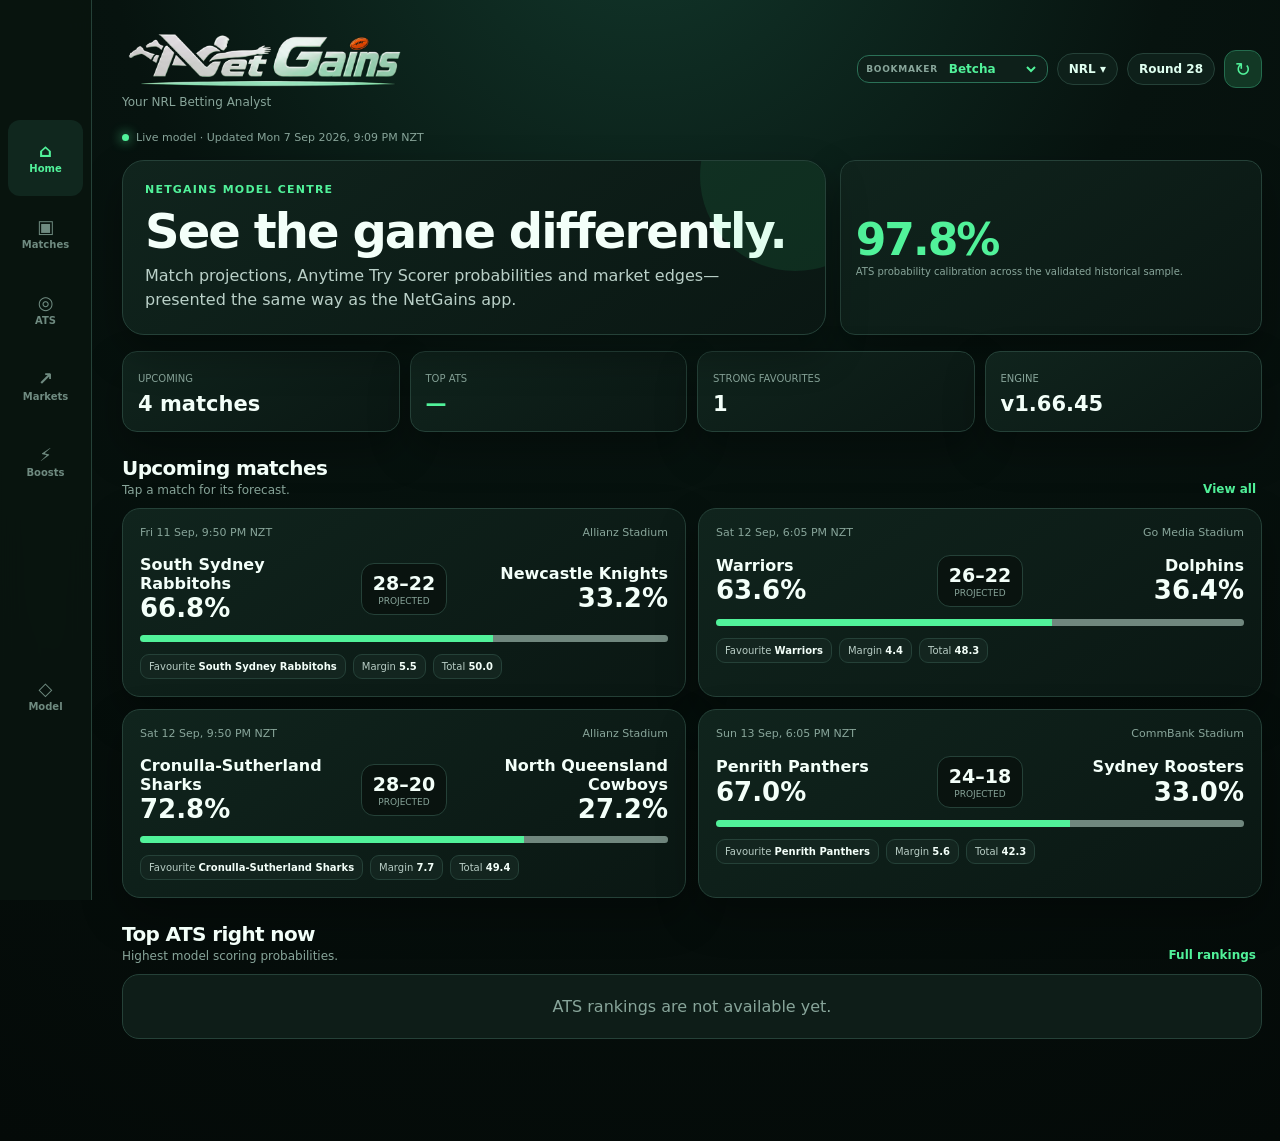
==== index.html @ 678283b2 "Add dedicated Super Boosts tab v1.66.46 (index.html)" ====
<!doctype html>
<html lang="en">
<head>
  <meta charset="utf-8">
  <meta name="viewport" content="width=device-width,initial-scale=1,viewport-fit=cover">
  <meta name="theme-color" content="#07120f">
  <meta http-equiv="Cache-Control" content="no-cache, no-store, must-revalidate">
  <title>NetGains — NRL Betting Analyst</title>
  <link rel="stylesheet" href="./app.css?v=16646">
</head>
<body>
  <main class="shell">
    <header class="topbar">
      <div class="brand-block"><img class="brand-logo" src="./assets/netgains-primary-logo.png" alt="NetGains"><div class="subtitle">Your NRL Betting Analyst</div></div>
      <div class="top-actions"><label class="bookmaker-picker" for="bookmakerSelect"><span>Bookmaker</span><select id="bookmakerSelect" aria-label="Choose bookmaker"><option>Loading…</option></select></label><span class="league-pill">NRL ▾</span><span class="round-pill" id="roundPill">Round —</span><button class="refresh" id="refreshBtn" aria-label="Refresh latest data">↻</button></div>
    </header>
    <div class="status"><span class="dot"></span><span id="updated">Loading latest model data…</span></div>
    <section class="view active" id="homeView">
      <div class="hero"><article class="hero-card"><div class="kicker">NetGains model centre</div><h1>See the game differently.</h1><p>Match projections, Anytime Try Scorer probabilities and market edges—presented the same way as the NetGains app.</p></article><article class="stat-card calibration"><strong>97.8%</strong><small>ATS probability calibration across the validated historical sample.</small></article></div>
      <div class="stat-grid" id="homeStats"><article class="stat-card skeleton"><small>UPCOMING</small><b>—</b></article><article class="stat-card skeleton"><small>TOP ATS</small><b>—</b></article><article class="stat-card skeleton"><small>STRONG FAVOURITES</small><b>—</b></article><article class="stat-card skeleton"><small>ENGINE</small><b>—</b></article></div>
      <div class="section-head"><div><h2>Upcoming matches</h2><p>Tap a match for its forecast.</p></div><button class="text-btn" data-go="matches">View all</button></div><div class="featured" id="featured"></div>
      <div class="section-head"><div><h2>Top ATS right now</h2><p>Highest model scoring probabilities.</p></div><button class="text-btn" data-go="ats">Full rankings</button></div><div class="ats-list" id="homeAts"></div><section id="completedSection" hidden><div class="section-head"><div><h2>Completed matches</h2><p>Final results and the story behind each prediction.</p></div></div><div class="featured" id="completedMatches"></div></section>
    </section>
    <section class="view" id="matchesView"><div class="section-head"><div><h2>Matches</h2><p id="matchRound">Upcoming NRL fixtures</p></div></div><div class="filters" id="matchFilters"><button class="filter active" data-filter="all">All matches</button><button class="filter" data-filter="strong">Strong favourites</button><button class="filter" data-filter="close">Close games</button></div><div class="match-list" id="matchList"></div></section>
    <section class="view" id="atsView"><div class="section-head"><div><h2>Anytime Try Scorers</h2><p>Model probability, fair price and team.</p></div></div><div class="filters"><button class="filter active" data-ats-count="10">Top 10</button><button class="filter" data-ats-count="25">Top 25</button><button class="filter" data-ats-count="999">All players</button></div><div class="ats-list" id="atsList"></div></section>
    <section class="view" id="marketsView"><div class="section-head"><div><h2>Markets</h2><p>H2H, line and totals against current prices.</p></div></div><div class="market-list" id="marketList"></div></section>
    <section class="view" id="boostsView"><div class="section-head"><div><h2>Super Boosts</h2><p id="boostRound">Bookmaker offers reviewed separately for each match.</p></div></div><div class="market-list" id="boostList"></div></section>
    <section class="view" id="modelView"><div class="section-head"><div><h2>Model</h2><p>Current engine health and projection settings.</p></div></div><div class="panel" id="modelPanel"></div></section>
  </main>
  <nav class="nav" aria-label="Main navigation"><button class="active" data-view="home"><span>⌂</span>Home</button><button data-view="matches"><span>▣</span>Matches</button><button data-view="ats"><span>◎</span>ATS</button><button data-view="markets"><span>↗</span>Markets</button><button data-view="boosts"><span>⚡</span>Boosts</button><button data-view="model"><span>◇</span>Model</button></nav>
  <div class="drawer" id="drawer" role="dialog" aria-modal="true" aria-label="Match projection"><div class="drawer-card"><div class="grab"></div><div id="drawerContent"></div></div></div>
  <script src="./analysis.js?v=16646"></script><script src="./app.js?v=16646"></script>
</body>
</html>
---- app.css ----
:root{--bg:#06100d;--panel:#0e1d18;--panel2:#132620;--line:#254138;--text:#f3fff9;--muted:#88a59a;--green:#51f29a;--red:#ff7979;--nav:72px}*{box-sizing:border-box}html{scroll-behavior:smooth}body{margin:0;background:radial-gradient(circle at 50% -10%,#12372b 0,#07130f 38%,#040a08 100%);color:var(--text);font-family:Inter,ui-sans-serif,system-ui,-apple-system,"Segoe UI",sans-serif;min-height:100vh}button{font:inherit;color:inherit}.shell{max-width:1180px;margin:auto;padding:20px 18px calc(var(--nav) + 30px)}.topbar{display:flex;align-items:center;justify-content:space-between;gap:16px;margin-bottom:22px}.brand{font-size:28px;font-weight:900;letter-spacing:-1.4px}.brand span{color:var(--green)}.subtitle{font-size:12px;color:var(--muted);margin-top:2px}.top-actions{display:flex;align-items:center;gap:9px}.league-pill,.round-pill{border:1px solid var(--line);background:#0e201a;color:#dffff0;border-radius:999px;padding:8px 11px;font-size:12px;font-weight:800}.refresh{width:38px;height:38px;border-radius:12px;border:1px solid #246c4e;background:#123825;color:var(--green);cursor:pointer;font-size:19px}.refresh.spinning{animation:spin .7s linear infinite}@keyframes spin{to{transform:rotate(360deg)}}.status{display:flex;align-items:center;gap:7px;color:var(--muted);font-size:11px;margin:0 0 16px}.dot{width:7px;height:7px;border-radius:50%;background:var(--green);box-shadow:0 0 12px var(--green)}.view{display:none}.view.active{display:block}.hero{display:grid;grid-template-columns:1.25fr .75fr;gap:14px;margin-bottom:16px}.hero-card,.stat-card,.match-card,.panel,.market-card,.ats-card{border:1px solid var(--line);background:linear-gradient(145deg,#10241d,#0a1713);box-shadow:0 18px 42px #0005}.hero-card{border-radius:22px;padding:22px;position:relative;overflow:hidden}.hero-card:after{content:"";position:absolute;width:190px;height:190px;border-radius:50%;background:#39ec8b18;right:-65px;top:-80px}.kicker{font-size:11px;color:var(--green);font-weight:900;letter-spacing:.11em;text-transform:uppercase}.hero h1{font-size:clamp(29px,5vw,48px);line-height:1.02;letter-spacing:-.04em;margin:11px 0 8px;max-width:650px}.hero p{color:#bad0c8;line-height:1.5;margin:0;max-width:650px}.calibration{border-radius:22px;padding:22px;display:flex;flex-direction:column;justify-content:center}.calibration strong{font-size:44px;color:var(--green);letter-spacing:-2px}.calibration small{color:var(--muted);line-height:1.45}.section-head{display:flex;justify-content:space-between;align-items:end;gap:14px;margin:24px 0 11px}.section-head h2{font-size:20px;margin:0;letter-spacing:-.03em}.section-head p{margin:3px 0 0;color:var(--muted);font-size:12px}.text-btn{border:0;background:transparent;color:var(--green);font-weight:800;font-size:12px;cursor:pointer}.featured{display:grid;grid-template-columns:repeat(2,minmax(0,1fr));gap:12px}.match-card{border-radius:18px;padding:17px;cursor:pointer;transition:.18s transform,.18s border-color}.match-card:hover{transform:translateY(-2px);border-color:#3c7c64}.match-top{display:flex;justify-content:space-between;gap:12px;color:var(--muted);font-size:11px}.teams{margin:16px 0 12px;display:grid;grid-template-columns:1fr auto 1fr;gap:10px;align-items:center}.team:last-child{text-align:right}.team b{display:block;font-size:16px;line-height:1.2}.team span{font-size:26px;font-weight:900}.score{text-align:center;background:#09130f;border:1px solid var(--line);border-radius:13px;padding:8px 11px;min-width:82px}.score b{font-size:19px}.score small{display:block;color:var(--muted);font-size:9px;margin-top:2px}.prob-track{height:7px;border-radius:9px;overflow:hidden;display:flex;background:#26372f}.prob-track i:first-child{background:var(--green)}.prob-track i:last-child{background:#70877e}.chips{display:flex;gap:7px;flex-wrap:wrap;margin-top:12px}.chip{border:1px solid var(--line);background:#13251f;border-radius:9px;padding:6px 8px;font-size:10px;color:#b8cdc5}.chip b{color:var(--text)}.pick{margin-top:12px;border:1px solid #226945;background:#0e3120;border-radius:12px;padding:10px 11px}.pick small{display:block;color:#86d9ae;font-size:9px;font-weight:900;letter-spacing:.08em}.pick b{display:block;margin-top:4px;font-size:13px}.pick span{color:var(--green);font-size:11px}.stat-grid{display:grid;grid-template-columns:repeat(4,minmax(0,1fr));gap:10px}.stat-card{border-radius:15px;padding:15px}.stat-card small{color:var(--muted);font-size:10px}.stat-card b{display:block;font-size:21px;margin-top:6px}.stat-card b.good{color:var(--green)}.match-list{display:grid;gap:10px}.list-row{border:1px solid var(--line);background:#0d1b17;border-radius:16px;padding:14px;display:grid;grid-template-columns:minmax(0,1fr) auto;gap:12px;align-items:center;cursor:pointer}.list-row:hover{border-color:#3b765f}.list-meta{color:var(--muted);font-size:10px;margin-bottom:7px}.list-teams{font-weight:800}.list-teams span{color:var(--muted);font-weight:500;padding:0 6px}.list-score{text-align:right}.list-score b{display:block;color:var(--green);font-size:18px}.list-score small{color:var(--muted);font-size:10px}.filters{display:flex;gap:8px;overflow-x:auto;margin:0 0 14px;padding-bottom:2px}.filter{white-space:nowrap;border:1px solid var(--line);background:#0d1c17;border-radius:999px;padding:8px 12px;color:var(--muted);font-size:11px;font-weight:800;cursor:pointer}.filter.active{background:var(--green);border-color:var(--green);color:#042011}.ats-list,.market-list{display:grid;gap:9px}.ats-card{border-radius:15px;padding:13px;display:grid;grid-template-columns:32px minmax(0,1fr) auto;gap:11px;align-items:center}.rank{width:32px;height:32px;border-radius:10px;background:#173326;color:var(--green);display:grid;place-items:center;font-weight:900}.ats-card small{color:var(--muted);display:block;margin-top:2px;font-size:10px}.ats-prob{text-align:right}.ats-prob b{display:block;color:var(--green);font-size:18px}.ats-prob small{font-size:9px}.market-card{border-radius:16px;padding:15px;cursor:pointer}.market-title{font-weight:850;margin-bottom:11px}.market-grid{display:grid;grid-template-columns:repeat(3,minmax(0,1fr));gap:8px}.market-cell{background:#0a1512;border:1px solid var(--line);border-radius:11px;padding:10px}.market-cell small{display:block;color:var(--muted);font-size:9px;margin-bottom:5px}.market-cell b{font-size:13px}.edge{color:var(--green)}.negative{color:var(--red)}.panel{border-radius:18px;padding:18px}.model-row{display:grid;grid-template-columns:1fr auto;gap:14px;padding:12px 0;border-bottom:1px solid var(--line)}.model-row:last-child{border-bottom:0}.model-row small{color:var(--muted);display:block;font-size:10px;margin-top:3px}.model-row b:last-child{color:var(--green)}.nav{position:fixed;z-index:20;left:50%;bottom:0;transform:translateX(-50%);width:min(100%,1180px);height:var(--nav);display:grid;grid-template-columns:repeat(5,1fr);background:#091510ee;backdrop-filter:blur(14px);border:1px solid var(--line);border-bottom:0;border-radius:18px 18px 0 0;padding:7px max(8px,env(safe-area-inset-right)) max(7px,env(safe-area-inset-bottom))}.nav button{border:0;background:transparent;color:#6f8b80;display:flex;flex-direction:column;align-items:center;justify-content:center;gap:3px;font-size:10px;font-weight:800;cursor:pointer;border-radius:12px}.nav button span{font-size:18px;line-height:1}.nav button.active{color:var(--green);background:#10271e}.drawer{position:fixed;inset:0;z-index:40;background:#020705cc;display:none;align-items:flex-end;justify-content:center}.drawer.open{display:flex}.drawer-card{width:min(100%,760px);max-height:92vh;overflow:auto;background:#0b1713;border:1px solid var(--line);border-radius:22px 22px 0 0;padding:18px 18px calc(24px + env(safe-area-inset-bottom));box-shadow:0 -20px 70px #0009}.grab{width:42px;height:4px;background:#355347;border-radius:9px;margin:-7px auto 15px}.drawer-head{display:flex;justify-content:space-between;align-items:start;gap:12px}.drawer-head h2{margin:4px 0 3px;font-size:22px}.close{border:1px solid var(--line);background:#13241e;border-radius:11px;width:38px;height:38px;cursor:pointer}.projection{margin:17px 0;display:grid;grid-template-columns:1fr auto 1fr;align-items:center;gap:10px}.projection>div:last-child{text-align:right}.projection strong{display:block;font-size:26px}.projection .score{font-size:22px;font-weight:900;color:var(--green)}.tabs{display:flex;gap:7px;overflow-x:auto;border-bottom:1px solid var(--line);padding-bottom:10px;margin-bottom:12px}.tabs button{border:0;background:transparent;color:var(--muted);font-size:11px;font-weight:900;padding:8px;white-space:nowrap;cursor:pointer}.tabs button.active{color:var(--green)}.detail-section{display:none}.detail-section.active{display:block}.detail-grid{display:grid;grid-template-columns:repeat(2,minmax(0,1fr));gap:8px}.detail-box{background:#111f1a;border:1px solid var(--line);border-radius:12px;padding:11px}.detail-box small{color:var(--muted);font-size:9px;display:block}.detail-box b{display:block;margin-top:5px}.drivers{padding-left:20px;color:#c3d6cf;font-size:12px;line-height:1.5}.drivers li{margin:7px 0}.empty,.error{border:1px solid var(--line);background:#0e1d18;border-radius:17px;padding:22px;color:var(--muted);text-align:center}.skeleton{animation:pulse 1s infinite alternate}@keyframes pulse{to{opacity:.45}}
@media(min-width:900px){body{padding-left:104px}.shell{padding-top:30px}.nav{left:0;top:0;bottom:0;transform:none;width:92px;height:100vh;grid-template-columns:1fr;grid-template-rows:repeat(5,76px);border:0;border-right:1px solid var(--line);border-radius:0;padding:120px 8px 8px}.drawer{align-items:center}.drawer-card{border-radius:22px;max-height:88vh}}
@media(max-width:720px){.shell{padding:16px 12px calc(var(--nav) + 22px)}.topbar{align-items:start}.subtitle{max-width:180px}.round-pill{display:none}.hero{grid-template-columns:1fr}.hero-card,.calibration{padding:17px}.calibration{display:grid;grid-template-columns:auto 1fr;align-items:center;gap:13px}.calibration strong{font-size:36px}.featured{grid-template-columns:1fr}.stat-grid{grid-template-columns:repeat(2,minmax(0,1fr))}.market-grid{grid-template-columns:1fr}.drawer-card{padding-left:14px;padding-right:14px}.team b{font-size:14px}.team span{font-size:22px}}
@media(max-width:420px){.league-pill{display:none}.hero h1{font-size:31px}.detail-grid{grid-template-columns:1fr 1fr}}
.bookmaker-picker{display:flex;align-items:center;gap:7px;border:1px solid #2b7157;background:#0e201a;border-radius:12px;padding:5px 8px}.bookmaker-picker span{color:var(--muted);font-size:9px;font-weight:900;letter-spacing:.08em;text-transform:uppercase}.bookmaker-picker select{border:0;outline:0;background:#0e201a;color:var(--green);font:800 12px/1.2 Inter,ui-sans-serif,system-ui,-apple-system,"Segoe UI",sans-serif;cursor:pointer;min-width:94px}.bookmaker-picker option{background:#0e201a;color:var(--text)}
@media(max-width:720px){.topbar{flex-wrap:wrap}.top-actions{width:100%;justify-content:flex-end}.bookmaker-picker{margin-right:auto}.bookmaker-picker span{display:none}}
.brand-block{display:flex;flex-direction:column;align-items:flex-start}.brand-logo{display:block;width:clamp(180px,24vw,285px);height:auto;max-height:76px;object-fit:contain;object-position:left center}.brand-block .subtitle{margin-top:4px}

/* Completed matches and evidence-based reviews. */
.completed-card{border-color:#365e50}.analysis-link{margin-top:18px;color:var(--accent,#51f29a);font-weight:700}.analysis-body{font-size:1rem;line-height:1.65}.analysis-body h3{font-size:1.15rem;margin:24px 0 12px}.analysis-verdict{padding:18px;background:#13362a;border:1px solid #365e50;border-radius:14px;font-size:1.2rem;font-weight:700}.analysis-verdict.missed{background:#382422;border-color:#67443e}.analysis-verdict p{font-size:1rem;font-weight:400;margin:6px 0 0}.analysis-summary p{margin:12px 0}.score-figure{margin:24px 0;padding:14px;border:1px solid var(--border);border-radius:14px}.score-figure figcaption{font-weight:700}.score-figure figcaption span{display:block;font-size:.875rem;color:var(--muted);font-weight:400}.score-figure svg{width:100%;height:auto}.score-figure path{fill:none;stroke-width:3}.score-figure text{fill:#a6bfb4;font-size:14px}.possession-labels{display:flex;justify-content:space-between;gap:16px;font-size:.9rem}.possession-labels span:last-child{text-align:right}.possession-track{display:flex;height:14px;overflow:hidden;border-radius:7px;margin-top:10px}.possession-track i:first-child{background:#51f29a}.possession-track i:last-child{background:#82b8ff}.analysis-moments li{padding:5px 0}.table-scroll{overflow-x:auto}.analysis-table{border-collapse:collapse;width:100%;font-size:.9rem}.analysis-table th,.analysis-table td{text-align:left;padding:12px;border-bottom:1px solid var(--border)}.analysis-table th{font-weight:600}.event-section select{background:#153025;color:#f3fff9;border:1px solid #426453;border-radius:8px;padding:8px;font:inherit}.event-list{list-style:none;padding:0}.event-list li{display:flex;gap:14px;border-left:3px solid #687f75;padding:12px;margin:8px 0;background:#0c2119}.event-list .event-home{border-color:#51f29a}.event-list .event-away{border-color:#82b8ff}.event-list time{font-variant-numeric:tabular-nums;flex:none;color:#a6bfb4}.event-list span{display:block;color:#a6bfb4;font-size:.9rem}.analysis-evidence{margin-top:24px;padding:14px;border:1px solid var(--border);border-radius:10px}.analysis-evidence summary{cursor:pointer;font-weight:600}.analysis-evidence a{color:#82b8ff}.completed-card:focus-visible{outline:3px solid #51f29a;outline-offset:4px}@media(max-width:600px){.analysis-body{font-size:1rem}.analysis-body .section-head{align-items:flex-start;flex-direction:column;gap:8px}.analysis-table th,.analysis-table td{padding:8px}.analysis-verdict{padding:12px}.score-figure{padding:8px}.event-list li{padding:9px;gap:9px}}
/* Readable analysis cards and aligned comparison charts. */
.stat-visual-grid{display:grid;grid-template-columns:repeat(2,minmax(0,1fr));gap:14px}.stat-visual{padding:16px;background:#10231b;border:1px solid var(--line);border-radius:12px;min-width:0}.stat-visual h4{margin:0 0 14px;font-size:.95rem}.stat-bar-row{display:flex;align-items:center;gap:10px;margin:9px 0}.stat-bar-track{flex:1;height:14px;background:#203b30;border-radius:5px;overflow:hidden}.stat-bar-track i{display:block;height:100%;border-radius:5px}.stat-bar-0{background:#a8b5bd}.stat-bar-1{background:#51f29a}.team-bars .stat-bar-0{background:#51f29a}.team-bars .stat-bar-1{background:#82b8ff}.stat-bar-row b{min-width:54px;text-align:right;font-variant-numeric:tabular-nums;font-size:.9rem}.bar-legend{color:var(--muted);font-size:.875rem;margin:0 0 12px}.analysis-body .subtitle{max-width:none}.analysis-table{border:1px solid var(--line)}.analysis-table thead{background:#193327}.analysis-table tbody tr:nth-child(even){background:#10231b}.analysis-table th,.analysis-table td{border-bottom:1px solid var(--line);vertical-align:top}.moments-table th:first-child{width:75px;white-space:nowrap;font-variant-numeric:tabular-nums}.score-figure,.analysis-evidence{border-color:var(--line)}
@media(max-width:520px){.stat-visual-grid{grid-template-columns:1fr}.stat-visual{padding:12px}.analysis-table{font-size:.85rem}}
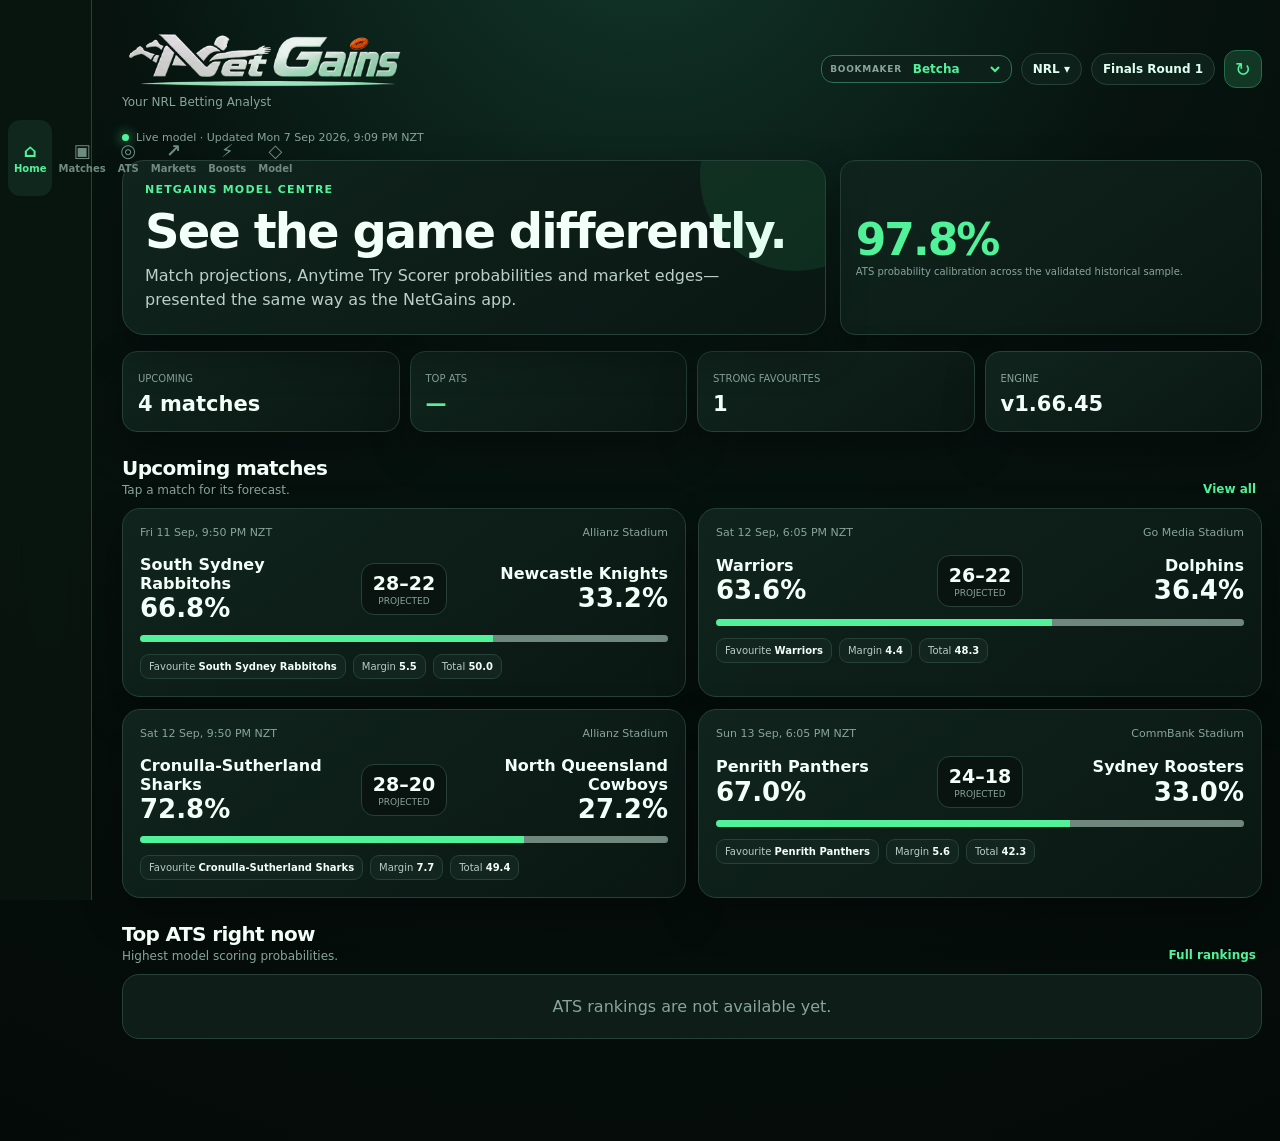
==== commit 0bb6bfdf: "Fix Super Boost sidebar layout v1.66.47 (index.html)" ====
--- a/index.html
+++ b/index.html
@@ -6,7 +6,7 @@
   <meta name="theme-color" content="#07120f">
   <meta http-equiv="Cache-Control" content="no-cache, no-store, must-revalidate">
   <title>NetGains — NRL Betting Analyst</title>
-  <link rel="stylesheet" href="./app.css?v=16646">
+  <link rel="stylesheet" href="./app.css?v=16647">
 </head>
 <body>
   <main class="shell">
@@ -29,6 +29,6 @@
   </main>
   <nav class="nav" aria-label="Main navigation"><button class="active" data-view="home"><span>⌂</span>Home</button><button data-view="matches"><span>▣</span>Matches</button><button data-view="ats"><span>◎</span>ATS</button><button data-view="markets"><span>↗</span>Markets</button><button data-view="boosts"><span>⚡</span>Boosts</button><button data-view="model"><span>◇</span>Model</button></nav>
   <div class="drawer" id="drawer" role="dialog" aria-modal="true" aria-label="Match projection"><div class="drawer-card"><div class="grab"></div><div id="drawerContent"></div></div></div>
-  <script src="./analysis.js?v=16646"></script><script src="./app.js?v=16646"></script>
+  <script src="./analysis.js?v=16647"></script><script src="./app.js?v=16647"></script>
 </body>
 </html>
--- a/app.css
+++ b/app.css
@@ -5,9 +5,12 @@
 .bookmaker-picker{display:flex;align-items:center;gap:7px;border:1px solid #2b7157;background:#0e201a;border-radius:12px;padding:5px 8px}.bookmaker-picker span{color:var(--muted);font-size:9px;font-weight:900;letter-spacing:.08em;text-transform:uppercase}.bookmaker-picker select{border:0;outline:0;background:#0e201a;color:var(--green);font:800 12px/1.2 Inter,ui-sans-serif,system-ui,-apple-system,"Segoe UI",sans-serif;cursor:pointer;min-width:94px}.bookmaker-picker option{background:#0e201a;color:var(--text)}
 @media(max-width:720px){.topbar{flex-wrap:wrap}.top-actions{width:100%;justify-content:flex-end}.bookmaker-picker{margin-right:auto}.bookmaker-picker span{display:none}}
 .brand-block{display:flex;flex-direction:column;align-items:flex-start}.brand-logo{display:block;width:clamp(180px,24vw,285px);height:auto;max-height:76px;object-fit:contain;object-position:left center}.brand-block .subtitle{margin-top:4px}
-
-/* Completed matches and evidence-based reviews. */
-.completed-card{border-color:#365e50}.analysis-link{margin-top:18px;color:var(--accent,#51f29a);font-weight:700}.analysis-body{font-size:1rem;line-height:1.65}.analysis-body h3{font-size:1.15rem;margin:24px 0 12px}.analysis-verdict{padding:18px;background:#13362a;border:1px solid #365e50;border-radius:14px;font-size:1.2rem;font-weight:700}.analysis-verdict.missed{background:#382422;border-color:#67443e}.analysis-verdict p{font-size:1rem;font-weight:400;margin:6px 0 0}.analysis-summary p{margin:12px 0}.score-figure{margin:24px 0;padding:14px;border:1px solid var(--border);border-radius:14px}.score-figure figcaption{font-weight:700}.score-figure figcaption span{display:block;font-size:.875rem;color:var(--muted);font-weight:400}.score-figure svg{width:100%;height:auto}.score-figure path{fill:none;stroke-width:3}.score-figure text{fill:#a6bfb4;font-size:14px}.possession-labels{display:flex;justify-content:space-between;gap:16px;font-size:.9rem}.possession-labels span:last-child{text-align:right}.possession-track{display:flex;height:14px;overflow:hidden;border-radius:7px;margin-top:10px}.possession-track i:first-child{background:#51f29a}.possession-track i:last-child{background:#82b8ff}.analysis-moments li{padding:5px 0}.table-scroll{overflow-x:auto}.analysis-table{border-collapse:collapse;width:100%;font-size:.9rem}.analysis-table th,.analysis-table td{text-align:left;padding:12px;border-bottom:1px solid var(--border)}.analysis-table th{font-weight:600}.event-section select{background:#153025;color:#f3fff9;border:1px solid #426453;border-radius:8px;padding:8px;font:inherit}.event-list{list-style:none;padding:0}.event-list li{display:flex;gap:14px;border-left:3px solid #687f75;padding:12px;margin:8px 0;background:#0c2119}.event-list .event-home{border-color:#51f29a}.event-list .event-away{border-color:#82b8ff}.event-list time{font-variant-numeric:tabular-nums;flex:none;color:#a6bfb4}.event-list span{display:block;color:#a6bfb4;font-size:.9rem}.analysis-evidence{margin-top:24px;padding:14px;border:1px solid var(--border);border-radius:10px}.analysis-evidence summary{cursor:pointer;font-weight:600}.analysis-evidence a{color:#82b8ff}.completed-card:focus-visible{outline:3px solid #51f29a;outline-offset:4px}@media(max-width:600px){.analysis-body{font-size:1rem}.analysis-body .section-head{align-items:flex-start;flex-direction:column;gap:8px}.analysis-table th,.analysis-table td{padding:8px}.analysis-verdict{padding:12px}.score-figure{padding:8px}.event-list li{padding:9px;gap:9px}}
+
+/* Completed matches and evidence-based reviews. */
+.completed-card{border-color:#365e50}.analysis-link{margin-top:18px;color:var(--accent,#51f29a);font-weight:700}.analysis-body{font-size:1rem;line-height:1.65}.analysis-body h3{font-size:1.15rem;margin:24px 0 12px}.analysis-verdict{padding:18px;background:#13362a;border:1px solid #365e50;border-radius:14px;font-size:1.2rem;font-weight:700}.analysis-verdict.missed{background:#382422;border-color:#67443e}.analysis-verdict p{font-size:1rem;font-weight:400;margin:6px 0 0}.analysis-summary p{margin:12px 0}.score-figure{margin:24px 0;padding:14px;border:1px solid var(--border);border-radius:14px}.score-figure figcaption{font-weight:700}.score-figure figcaption span{display:block;font-size:.875rem;color:var(--muted);font-weight:400}.score-figure svg{width:100%;height:auto}.score-figure path{fill:none;stroke-width:3}.score-figure text{fill:#a6bfb4;font-size:14px}.possession-labels{display:flex;justify-content:space-between;gap:16px;font-size:.9rem}.possession-labels span:last-child{text-align:right}.possession-track{display:flex;height:14px;overflow:hidden;border-radius:7px;margin-top:10px}.possession-track i:first-child{background:#51f29a}.possession-track i:last-child{background:#82b8ff}.analysis-moments li{padding:5px 0}.table-scroll{overflow-x:auto}.analysis-table{border-collapse:collapse;width:100%;font-size:.9rem}.analysis-table th,.analysis-table td{text-align:left;padding:12px;border-bottom:1px solid var(--border)}.analysis-table th{font-weight:600}.event-section select{background:#153025;color:#f3fff9;border:1px solid #426453;border-radius:8px;padding:8px;font:inherit}.event-list{list-style:none;padding:0}.event-list li{display:flex;gap:14px;border-left:3px solid #687f75;padding:12px;margin:8px 0;background:#0c2119}.event-list .event-home{border-color:#51f29a}.event-list .event-away{border-color:#82b8ff}.event-list time{font-variant-numeric:tabular-nums;flex:none;color:#a6bfb4}.event-list span{display:block;color:#a6bfb4;font-size:.9rem}.analysis-evidence{margin-top:24px;padding:14px;border:1px solid var(--border);border-radius:10px}.analysis-evidence summary{cursor:pointer;font-weight:600}.analysis-evidence a{color:#82b8ff}.completed-card:focus-visible{outline:3px solid #51f29a;outline-offset:4px}@media(max-width:600px){.analysis-body{font-size:1rem}.analysis-body .section-head{align-items:flex-start;flex-direction:column;gap:8px}.analysis-table th,.analysis-table td{padding:8px}.analysis-verdict{padding:12px}.score-figure{padding:8px}.event-list li{padding:9px;gap:9px}}
 /* Readable analysis cards and aligned comparison charts. */
 .stat-visual-grid{display:grid;grid-template-columns:repeat(2,minmax(0,1fr));gap:14px}.stat-visual{padding:16px;background:#10231b;border:1px solid var(--line);border-radius:12px;min-width:0}.stat-visual h4{margin:0 0 14px;font-size:.95rem}.stat-bar-row{display:flex;align-items:center;gap:10px;margin:9px 0}.stat-bar-track{flex:1;height:14px;background:#203b30;border-radius:5px;overflow:hidden}.stat-bar-track i{display:block;height:100%;border-radius:5px}.stat-bar-0{background:#a8b5bd}.stat-bar-1{background:#51f29a}.team-bars .stat-bar-0{background:#51f29a}.team-bars .stat-bar-1{background:#82b8ff}.stat-bar-row b{min-width:54px;text-align:right;font-variant-numeric:tabular-nums;font-size:.9rem}.bar-legend{color:var(--muted);font-size:.875rem;margin:0 0 12px}.analysis-body .subtitle{max-width:none}.analysis-table{border:1px solid var(--line)}.analysis-table thead{background:#193327}.analysis-table tbody tr:nth-child(even){background:#10231b}.analysis-table th,.analysis-table td{border-bottom:1px solid var(--line);vertical-align:top}.moments-table th:first-child{width:75px;white-space:nowrap;font-variant-numeric:tabular-nums}.score-figure,.analysis-evidence{border-color:var(--line)}
-@media(max-width:520px){.stat-visual-grid{grid-template-columns:1fr}.stat-visual{padding:12px}.analysis-table{font-size:.85rem}}
+@media(max-width:520px){.stat-visual-grid{grid-template-columns:1fr}.stat-visual{padding:12px}.analysis-table{font-size:.85rem}}
+
+/* Six permanent destinations, including the round-wide Super Boost index. */
+.nav{grid-template-columns:repeat(6,1fr)}
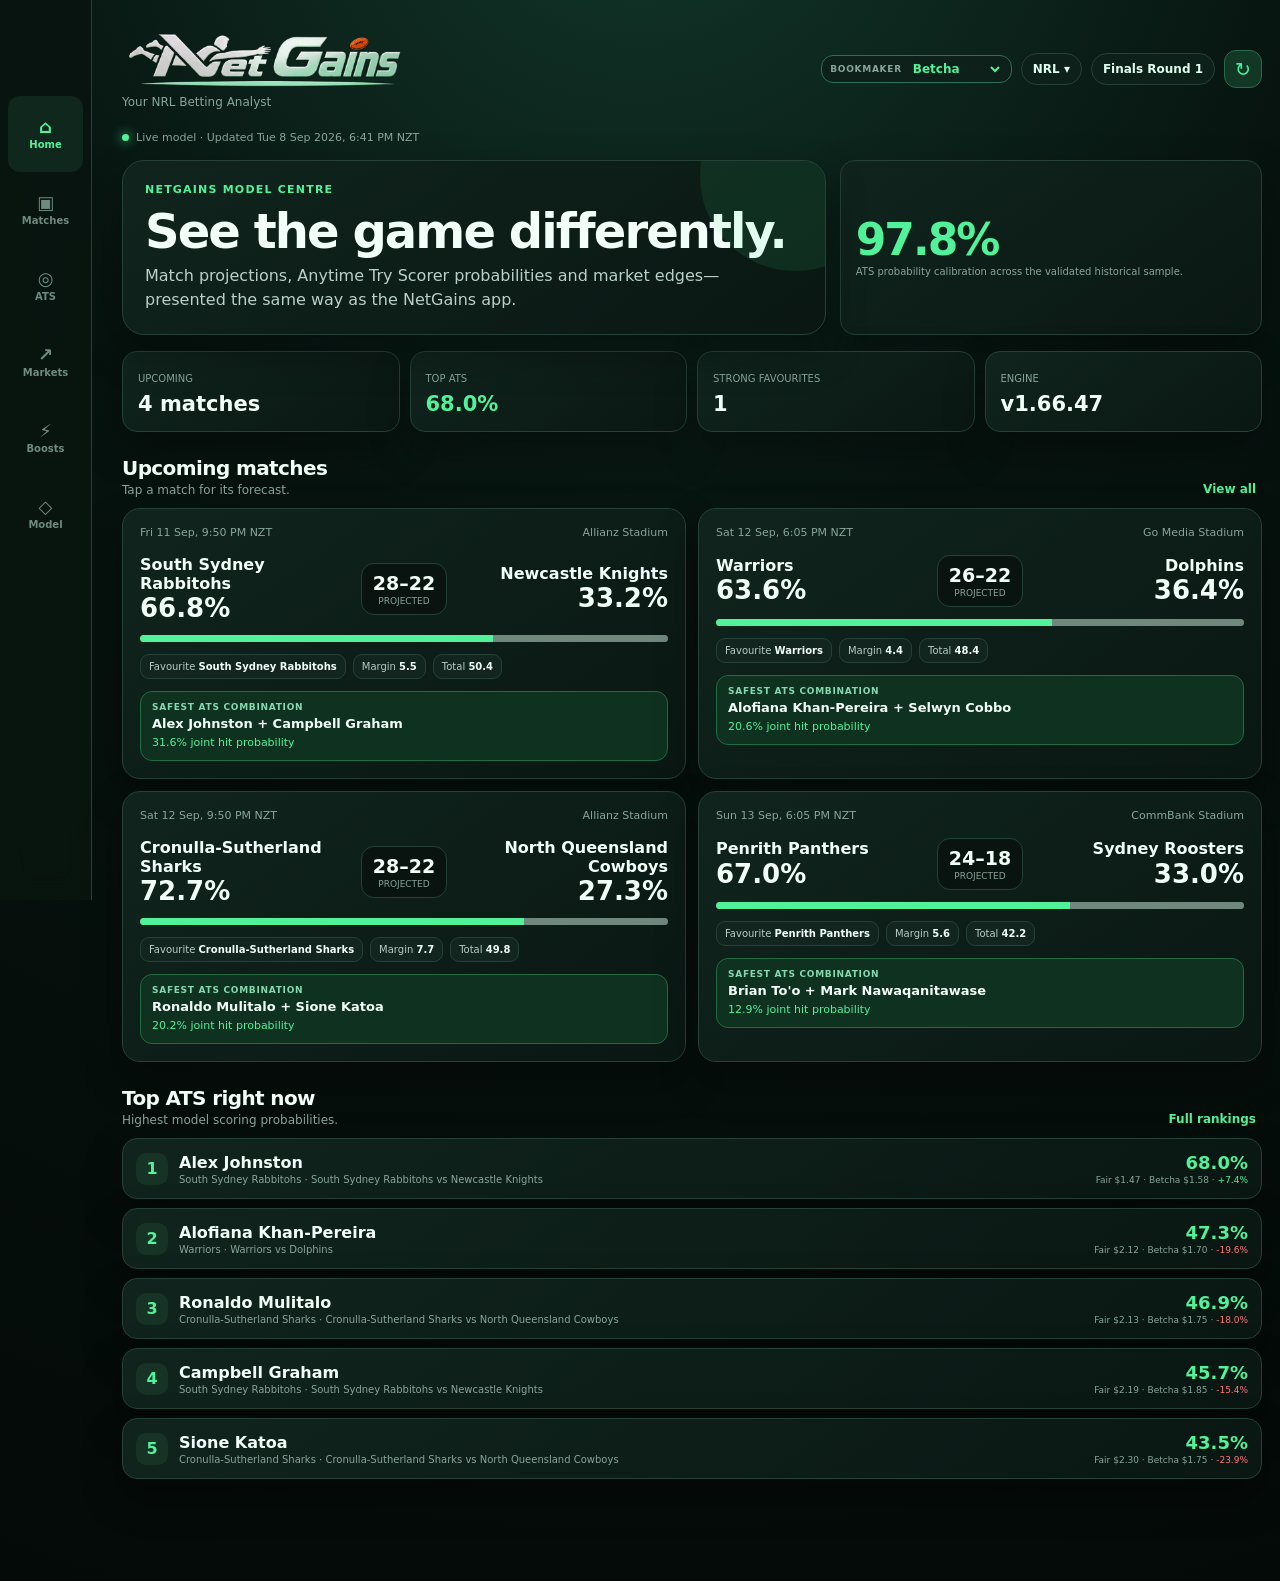
==== commit 745a8b08: "Add dual model and bookmaker probability bars v1.66.48 (index.html)" ====
--- a/index.html
+++ b/index.html
@@ -6,7 +6,7 @@
   <meta name="theme-color" content="#07120f">
   <meta http-equiv="Cache-Control" content="no-cache, no-store, must-revalidate">
   <title>NetGains — NRL Betting Analyst</title>
-  <link rel="stylesheet" href="./app.css?v=16647">
+  <link rel="stylesheet" href="./app.css?v=16648">
 </head>
 <body>
   <main class="shell">
@@ -29,6 +29,6 @@
   </main>
   <nav class="nav" aria-label="Main navigation"><button class="active" data-view="home"><span>⌂</span>Home</button><button data-view="matches"><span>▣</span>Matches</button><button data-view="ats"><span>◎</span>ATS</button><button data-view="markets"><span>↗</span>Markets</button><button data-view="boosts"><span>⚡</span>Boosts</button><button data-view="model"><span>◇</span>Model</button></nav>
   <div class="drawer" id="drawer" role="dialog" aria-modal="true" aria-label="Match projection"><div class="drawer-card"><div class="grab"></div><div id="drawerContent"></div></div></div>
-  <script src="./analysis.js?v=16647"></script><script src="./app.js?v=16647"></script>
+  <script src="./analysis.js?v=16648"></script><script src="./app.js?v=16648"></script>
 </body>
 </html>
--- a/app.css
+++ b/app.css
@@ -14,3 +14,5 @@
 
 /* Six permanent destinations, including the round-wide Super Boost index. */
 .nav{grid-template-columns:repeat(6,1fr)}
+
+@media(min-width:900px){.nav{grid-template-columns:1fr;grid-template-rows:repeat(6,76px);padding:96px 8px 8px}}
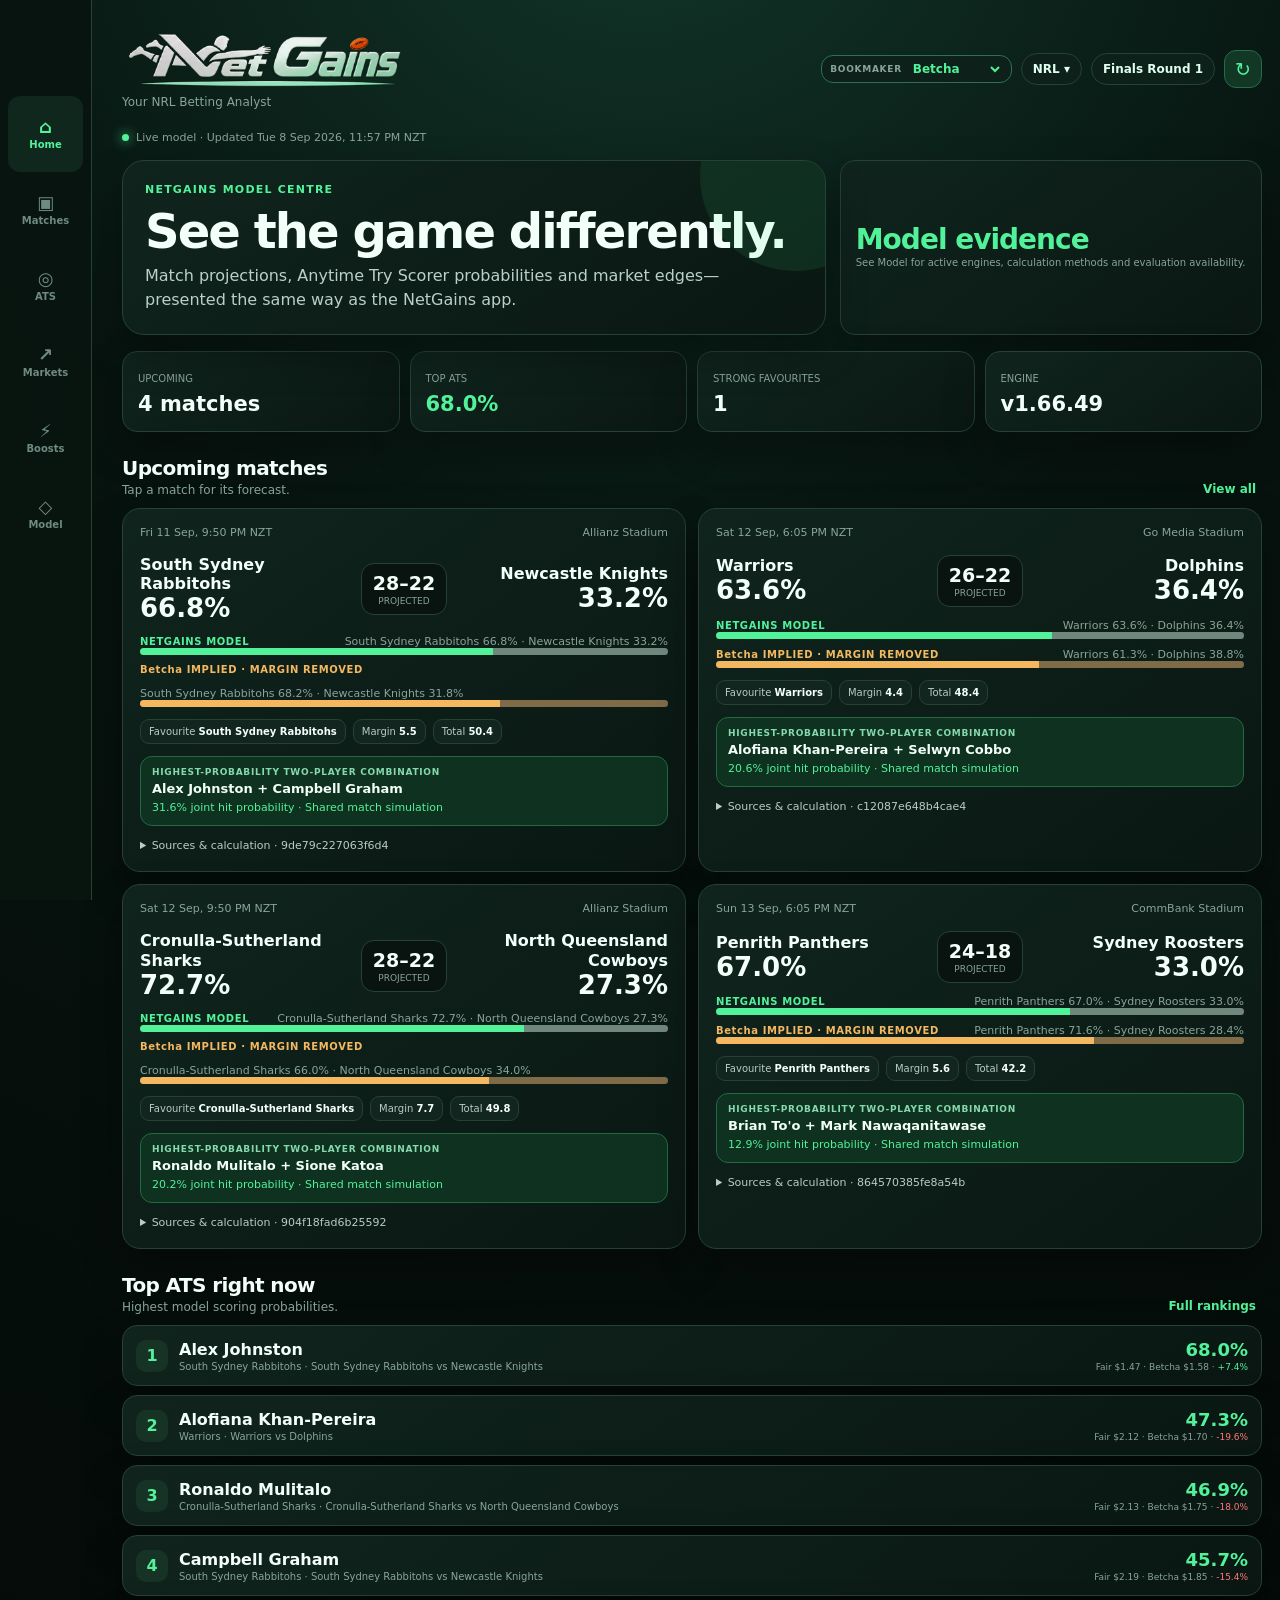
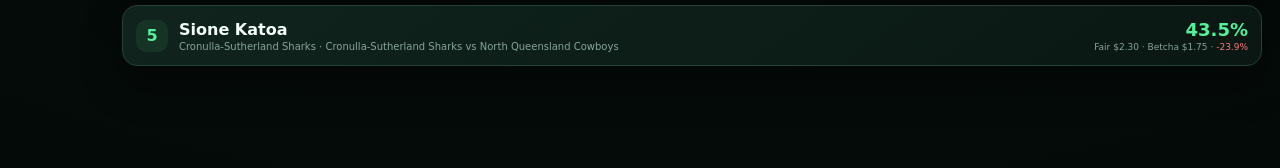
==== commit 482ddd48: "Release NetGains 1.66.49: shared summaries, verified bookmaker markets and engine provenance" ====
--- a/index.html
+++ b/index.html
@@ -6,7 +6,7 @@
   <meta name="theme-color" content="#07120f">
   <meta http-equiv="Cache-Control" content="no-cache, no-store, must-revalidate">
   <title>NetGains — NRL Betting Analyst</title>
-  <link rel="stylesheet" href="./app.css?v=16648">
+  <link rel="stylesheet" href="./app.css?v=16649">
 </head>
 <body>
   <main class="shell">
@@ -16,7 +16,7 @@
     </header>
     <div class="status"><span class="dot"></span><span id="updated">Loading latest model data…</span></div>
     <section class="view active" id="homeView">
-      <div class="hero"><article class="hero-card"><div class="kicker">NetGains model centre</div><h1>See the game differently.</h1><p>Match projections, Anytime Try Scorer probabilities and market edges—presented the same way as the NetGains app.</p></article><article class="stat-card calibration"><strong>97.8%</strong><small>ATS probability calibration across the validated historical sample.</small></article></div>
+      <div class="hero"><article class="hero-card"><div class="kicker">NetGains model centre</div><h1>See the game differently.</h1><p>Match projections, Anytime Try Scorer probabilities and market edges—presented the same way as the NetGains app.</p></article><article class="stat-card calibration"><strong>Model evidence</strong><small>See Model for active engines, calculation methods and evaluation availability.</small></article></div>
       <div class="stat-grid" id="homeStats"><article class="stat-card skeleton"><small>UPCOMING</small><b>—</b></article><article class="stat-card skeleton"><small>TOP ATS</small><b>—</b></article><article class="stat-card skeleton"><small>STRONG FAVOURITES</small><b>—</b></article><article class="stat-card skeleton"><small>ENGINE</small><b>—</b></article></div>
       <div class="section-head"><div><h2>Upcoming matches</h2><p>Tap a match for its forecast.</p></div><button class="text-btn" data-go="matches">View all</button></div><div class="featured" id="featured"></div>
       <div class="section-head"><div><h2>Top ATS right now</h2><p>Highest model scoring probabilities.</p></div><button class="text-btn" data-go="ats">Full rankings</button></div><div class="ats-list" id="homeAts"></div><section id="completedSection" hidden><div class="section-head"><div><h2>Completed matches</h2><p>Final results and the story behind each prediction.</p></div></div><div class="featured" id="completedMatches"></div></section>
@@ -29,6 +29,6 @@
   </main>
   <nav class="nav" aria-label="Main navigation"><button class="active" data-view="home"><span>⌂</span>Home</button><button data-view="matches"><span>▣</span>Matches</button><button data-view="ats"><span>◎</span>ATS</button><button data-view="markets"><span>↗</span>Markets</button><button data-view="boosts"><span>⚡</span>Boosts</button><button data-view="model"><span>◇</span>Model</button></nav>
   <div class="drawer" id="drawer" role="dialog" aria-modal="true" aria-label="Match projection"><div class="drawer-card"><div class="grab"></div><div id="drawerContent"></div></div></div>
-  <script src="./analysis.js?v=16648"></script><script src="./app.js?v=16648"></script>
+  <script src="./analysis.js?v=16649"></script><script src="./app.js?v=16649"></script>
 </body>
 </html>
--- a/app.css
+++ b/app.css
@@ -16,3 +16,8 @@
 .nav{grid-template-columns:repeat(6,1fr)}
 
 @media(min-width:900px){.nav{grid-template-columns:1fr;grid-template-rows:repeat(6,76px);padding:96px 8px 8px}}
+
+/* Clearly separated model and margin-removed bookmaker probability bars. */
+.prob-label{display:flex;justify-content:space-between;gap:12px;align-items:center;margin-top:9px;color:var(--muted);font-size:9px}.prob-label b{font-size:9px;letter-spacing:.06em}.prob-label.model b{color:var(--green)}.prob-label.bookmaker b{color:#f4b860}.prob-track.model i:first-child{background:var(--green)}.prob-track.model i:last-child{background:#70877e}.prob-track.bookmaker i:first-child{background:#f4b860}.prob-track.bookmaker i:last-child{background:#806b48}@media(max-width:600px){.prob-label{align-items:flex-start;flex-direction:column;gap:2px}.prob-label span{line-height:1.35}}
+
+.source-details{font-size:11px;color:var(--muted);margin-top:12px;line-height:1.5}.source-details summary{cursor:pointer;color:#b8cdc5}.source-details p{margin:5px 0;overflow-wrap:anywhere}.pair-pending{font-size:11px;color:var(--muted);padding-top:12px}.engine-status+.engine-status{border-top:1px solid var(--line);margin-top:20px;padding-top:14px}.calibration strong{font-size:28px;letter-spacing:-1px}.prob-label{flex-wrap:wrap;font-size:11px}.prob-label b{font-size:10px}
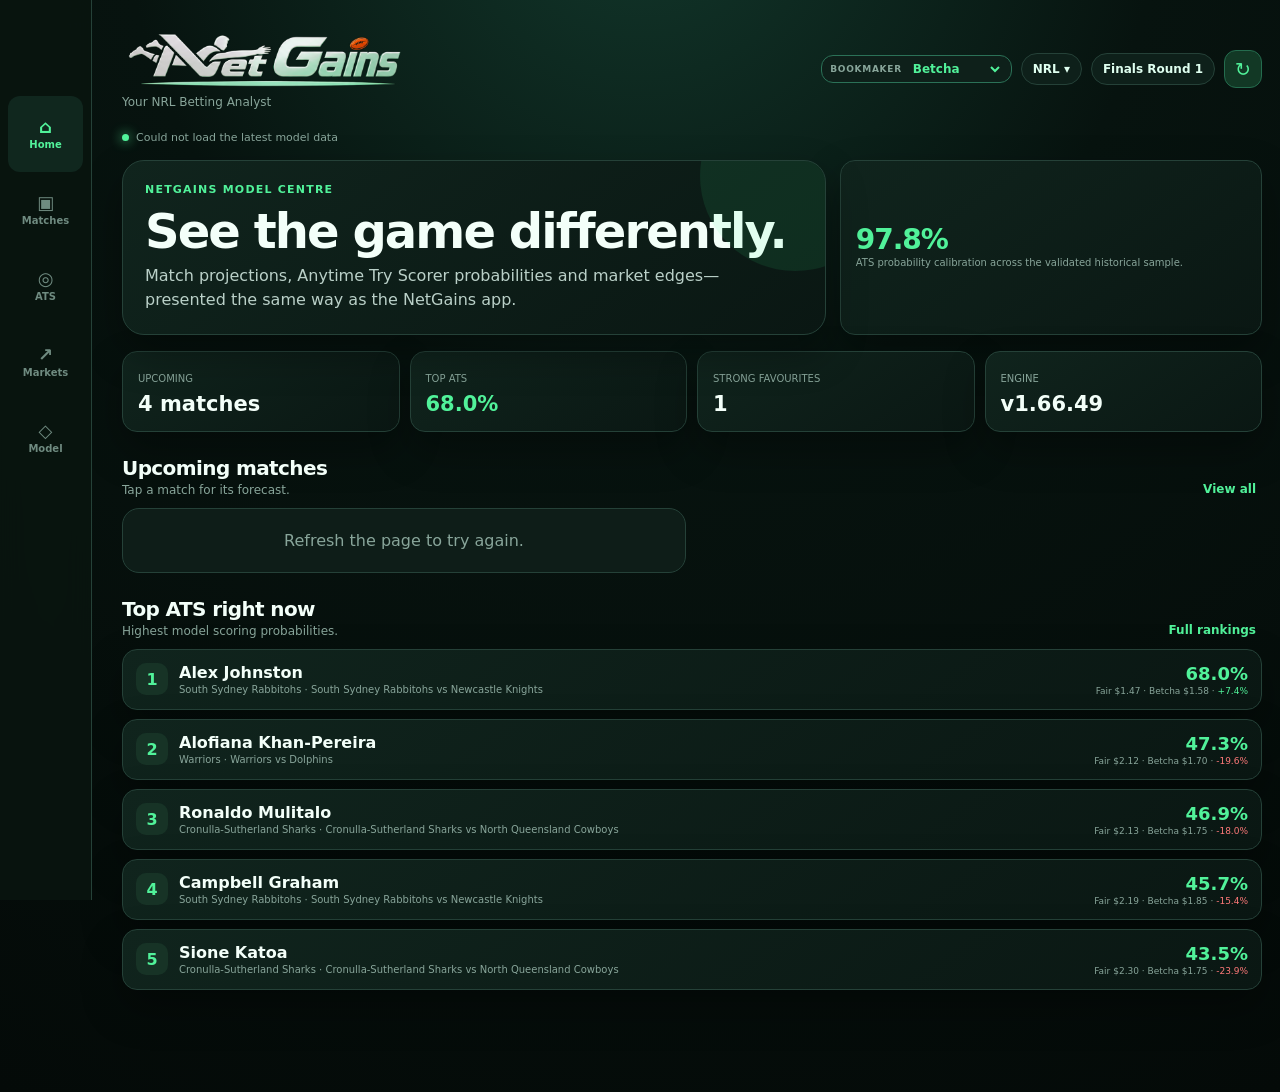
==== commit 1ca3dfbc: "Restore NetGains app portal shell" ====
--- a/index.html
+++ b/index.html
@@ -1,34 +1,33 @@
-<!doctype html>
-<html lang="en">
-<head>
-  <meta charset="utf-8">
-  <meta name="viewport" content="width=device-width,initial-scale=1,viewport-fit=cover">
-  <meta name="theme-color" content="#07120f">
-  <meta http-equiv="Cache-Control" content="no-cache, no-store, must-revalidate">
-  <title>NetGains — NRL Betting Analyst</title>
-  <link rel="stylesheet" href="./app.css?v=16649">
-</head>
-<body>
-  <main class="shell">
-    <header class="topbar">
-      <div class="brand-block"><img class="brand-logo" src="./assets/netgains-primary-logo.png" alt="NetGains"><div class="subtitle">Your NRL Betting Analyst</div></div>
-      <div class="top-actions"><label class="bookmaker-picker" for="bookmakerSelect"><span>Bookmaker</span><select id="bookmakerSelect" aria-label="Choose bookmaker"><option>Loading…</option></select></label><span class="league-pill">NRL ▾</span><span class="round-pill" id="roundPill">Round —</span><button class="refresh" id="refreshBtn" aria-label="Refresh latest data">↻</button></div>
-    </header>
-    <div class="status"><span class="dot"></span><span id="updated">Loading latest model data…</span></div>
-    <section class="view active" id="homeView">
-      <div class="hero"><article class="hero-card"><div class="kicker">NetGains model centre</div><h1>See the game differently.</h1><p>Match projections, Anytime Try Scorer probabilities and market edges—presented the same way as the NetGains app.</p></article><article class="stat-card calibration"><strong>Model evidence</strong><small>See Model for active engines, calculation methods and evaluation availability.</small></article></div>
-      <div class="stat-grid" id="homeStats"><article class="stat-card skeleton"><small>UPCOMING</small><b>—</b></article><article class="stat-card skeleton"><small>TOP ATS</small><b>—</b></article><article class="stat-card skeleton"><small>STRONG FAVOURITES</small><b>—</b></article><article class="stat-card skeleton"><small>ENGINE</small><b>—</b></article></div>
-      <div class="section-head"><div><h2>Upcoming matches</h2><p>Tap a match for its forecast.</p></div><button class="text-btn" data-go="matches">View all</button></div><div class="featured" id="featured"></div>
-      <div class="section-head"><div><h2>Top ATS right now</h2><p>Highest model scoring probabilities.</p></div><button class="text-btn" data-go="ats">Full rankings</button></div><div class="ats-list" id="homeAts"></div><section id="completedSection" hidden><div class="section-head"><div><h2>Completed matches</h2><p>Final results and the story behind each prediction.</p></div></div><div class="featured" id="completedMatches"></div></section>
-    </section>
-    <section class="view" id="matchesView"><div class="section-head"><div><h2>Matches</h2><p id="matchRound">Upcoming NRL fixtures</p></div></div><div class="filters" id="matchFilters"><button class="filter active" data-filter="all">All matches</button><button class="filter" data-filter="strong">Strong favourites</button><button class="filter" data-filter="close">Close games</button></div><div class="match-list" id="matchList"></div></section>
-    <section class="view" id="atsView"><div class="section-head"><div><h2>Anytime Try Scorers</h2><p>Model probability, fair price and team.</p></div></div><div class="filters"><button class="filter active" data-ats-count="10">Top 10</button><button class="filter" data-ats-count="25">Top 25</button><button class="filter" data-ats-count="999">All players</button></div><div class="ats-list" id="atsList"></div></section>
-    <section class="view" id="marketsView"><div class="section-head"><div><h2>Markets</h2><p>H2H, line and totals against current prices.</p></div></div><div class="market-list" id="marketList"></div></section>
-    <section class="view" id="boostsView"><div class="section-head"><div><h2>Super Boosts</h2><p id="boostRound">Bookmaker offers reviewed separately for each match.</p></div></div><div class="market-list" id="boostList"></div></section>
-    <section class="view" id="modelView"><div class="section-head"><div><h2>Model</h2><p>Current engine health and projection settings.</p></div></div><div class="panel" id="modelPanel"></div></section>
-  </main>
-  <nav class="nav" aria-label="Main navigation"><button class="active" data-view="home"><span>⌂</span>Home</button><button data-view="matches"><span>▣</span>Matches</button><button data-view="ats"><span>◎</span>ATS</button><button data-view="markets"><span>↗</span>Markets</button><button data-view="boosts"><span>⚡</span>Boosts</button><button data-view="model"><span>◇</span>Model</button></nav>
-  <div class="drawer" id="drawer" role="dialog" aria-modal="true" aria-label="Match projection"><div class="drawer-card"><div class="grab"></div><div id="drawerContent"></div></div></div>
-  <script src="./analysis.js?v=16649"></script><script src="./app.js?v=16649"></script>
-</body>
-</html>
+<!doctype html>
+<html lang="en">
+<head>
+  <meta charset="utf-8">
+  <meta name="viewport" content="width=device-width,initial-scale=1,viewport-fit=cover">
+  <meta name="theme-color" content="#07120f">
+  <meta http-equiv="Cache-Control" content="no-cache, no-store, must-revalidate">
+  <title>NetGains — NRL Betting Analyst</title>
+  <link rel="stylesheet" href="./app.css?v=16634">
+</head>
+<body>
+  <main class="shell">
+    <header class="topbar">
+      <div class="brand-block"><img class="brand-logo" src="./assets/netgains-primary-logo.png" alt="NetGains"><div class="subtitle">Your NRL Betting Analyst</div></div>
+      <div class="top-actions"><label class="bookmaker-picker" for="bookmakerSelect"><span>Bookmaker</span><select id="bookmakerSelect" aria-label="Choose bookmaker"><option>Loading…</option></select></label><span class="league-pill">NRL ▾</span><span class="round-pill" id="roundPill">Round —</span><button class="refresh" id="refreshBtn" aria-label="Refresh latest data">↻</button></div>
+    </header>
+    <div class="status"><span class="dot"></span><span id="updated">Loading latest model data…</span></div>
+    <section class="view active" id="homeView">
+      <div class="hero"><article class="hero-card"><div class="kicker">NetGains model centre</div><h1>See the game differently.</h1><p>Match projections, Anytime Try Scorer probabilities and market edges—presented the same way as the NetGains app.</p></article><article class="stat-card calibration"><strong>97.8%</strong><small>ATS probability calibration across the validated historical sample.</small></article></div>
+      <div class="stat-grid" id="homeStats"><article class="stat-card skeleton"><small>UPCOMING</small><b>—</b></article><article class="stat-card skeleton"><small>TOP ATS</small><b>—</b></article><article class="stat-card skeleton"><small>STRONG FAVOURITES</small><b>—</b></article><article class="stat-card skeleton"><small>ENGINE</small><b>—</b></article></div>
+      <div class="section-head"><div><h2>Upcoming matches</h2><p>Tap a match for its forecast.</p></div><button class="text-btn" data-go="matches">View all</button></div><div class="featured" id="featured"></div>
+      <div class="section-head"><div><h2>Top ATS right now</h2><p>Highest model scoring probabilities.</p></div><button class="text-btn" data-go="ats">Full rankings</button></div><div class="ats-list" id="homeAts"></div><section id="completedSection" hidden><div class="section-head"><div><h2>Completed matches</h2><p>Final results and the story behind each prediction.</p></div></div><div class="featured" id="completedMatches"></div></section>
+    </section>
+    <section class="view" id="matchesView"><div class="section-head"><div><h2>Matches</h2><p id="matchRound">Upcoming NRL fixtures</p></div></div><div class="filters" id="matchFilters"><button class="filter active" data-filter="all">All matches</button><button class="filter" data-filter="strong">Strong favourites</button><button class="filter" data-filter="close">Close games</button></div><div class="match-list" id="matchList"></div></section>
+    <section class="view" id="atsView"><div class="section-head"><div><h2>Anytime Try Scorers</h2><p>Model probability, fair price and team.</p></div></div><div class="filters"><button class="filter active" data-ats-count="10">Top 10</button><button class="filter" data-ats-count="25">Top 25</button><button class="filter" data-ats-count="999">All players</button></div><div class="ats-list" id="atsList"></div></section>
+    <section class="view" id="marketsView"><div class="section-head"><div><h2>Markets</h2><p>H2H, line and totals against current prices.</p></div></div><div class="market-list" id="marketList"></div></section>
+    <section class="view" id="modelView"><div class="section-head"><div><h2>Model</h2><p>Current engine health and projection settings.</p></div></div><div class="panel" id="modelPanel"></div></section>
+  </main>
+  <nav class="nav" aria-label="Main navigation"><button class="active" data-view="home"><span>⌂</span>Home</button><button data-view="matches"><span>▣</span>Matches</button><button data-view="ats"><span>◎</span>ATS</button><button data-view="markets"><span>↗</span>Markets</button><button data-view="model"><span>◇</span>Model</button></nav>
+  <div class="drawer" id="drawer" role="dialog" aria-modal="true" aria-label="Match projection"><div class="drawer-card"><div class="grab"></div><div id="drawerContent"></div></div></div>
+  <script src="./analysis.js?v=16634"></script><script src="./app.js?v=16634"></script>
+</body>
+</html>
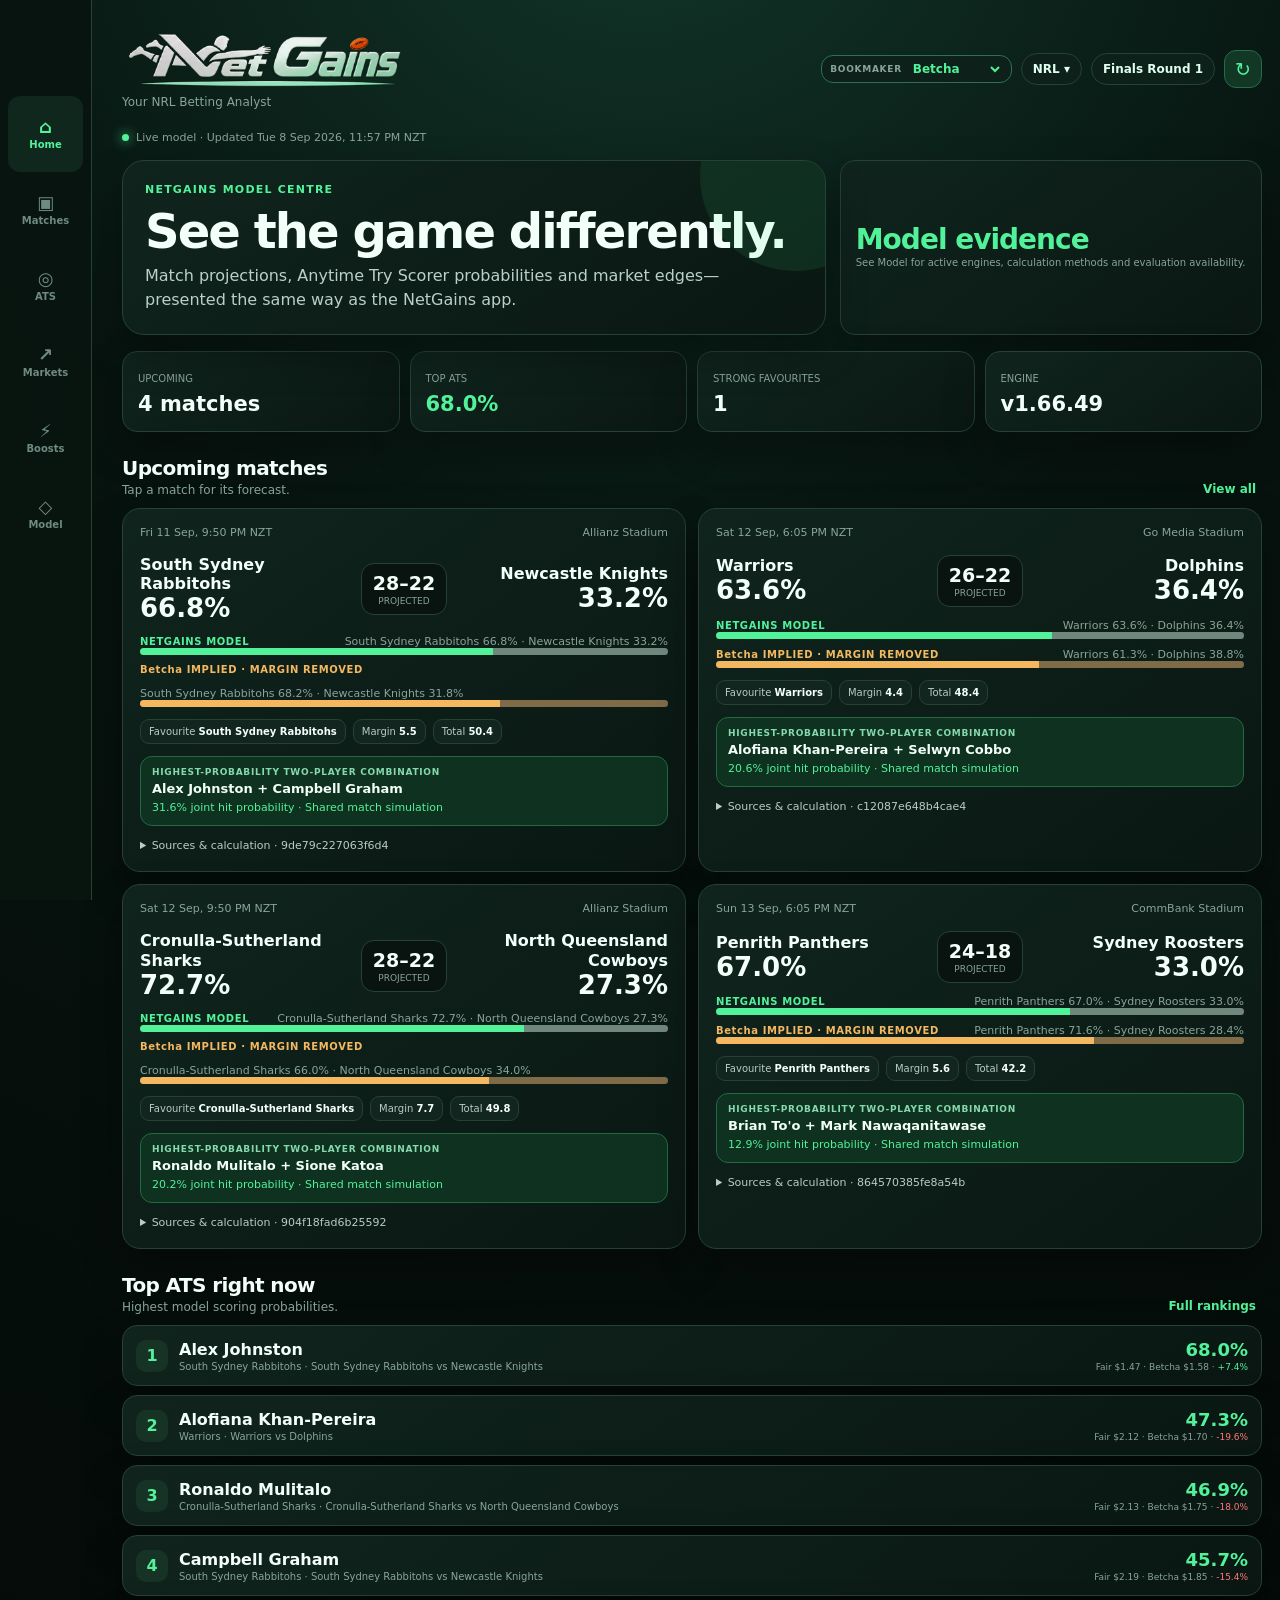
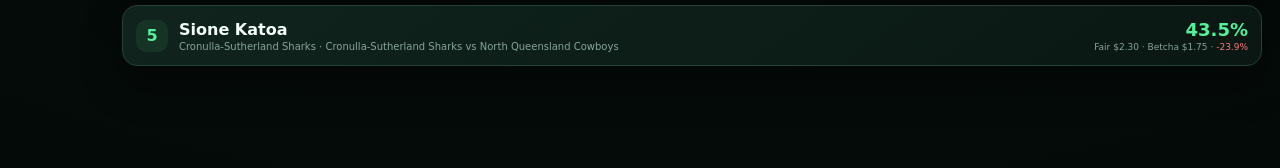
==== commit dbb0039e: "Keep protected portal shell synchronized with NetGains 1.66.49 interface" ====
--- a/index.html
+++ b/index.html
@@ -1,33 +1,34 @@
-<!doctype html>
-<html lang="en">
-<head>
-  <meta charset="utf-8">
-  <meta name="viewport" content="width=device-width,initial-scale=1,viewport-fit=cover">
-  <meta name="theme-color" content="#07120f">
-  <meta http-equiv="Cache-Control" content="no-cache, no-store, must-revalidate">
-  <title>NetGains — NRL Betting Analyst</title>
-  <link rel="stylesheet" href="./app.css?v=16634">
-</head>
-<body>
-  <main class="shell">
-    <header class="topbar">
-      <div class="brand-block"><img class="brand-logo" src="./assets/netgains-primary-logo.png" alt="NetGains"><div class="subtitle">Your NRL Betting Analyst</div></div>
-      <div class="top-actions"><label class="bookmaker-picker" for="bookmakerSelect"><span>Bookmaker</span><select id="bookmakerSelect" aria-label="Choose bookmaker"><option>Loading…</option></select></label><span class="league-pill">NRL ▾</span><span class="round-pill" id="roundPill">Round —</span><button class="refresh" id="refreshBtn" aria-label="Refresh latest data">↻</button></div>
-    </header>
-    <div class="status"><span class="dot"></span><span id="updated">Loading latest model data…</span></div>
-    <section class="view active" id="homeView">
-      <div class="hero"><article class="hero-card"><div class="kicker">NetGains model centre</div><h1>See the game differently.</h1><p>Match projections, Anytime Try Scorer probabilities and market edges—presented the same way as the NetGains app.</p></article><article class="stat-card calibration"><strong>97.8%</strong><small>ATS probability calibration across the validated historical sample.</small></article></div>
-      <div class="stat-grid" id="homeStats"><article class="stat-card skeleton"><small>UPCOMING</small><b>—</b></article><article class="stat-card skeleton"><small>TOP ATS</small><b>—</b></article><article class="stat-card skeleton"><small>STRONG FAVOURITES</small><b>—</b></article><article class="stat-card skeleton"><small>ENGINE</small><b>—</b></article></div>
-      <div class="section-head"><div><h2>Upcoming matches</h2><p>Tap a match for its forecast.</p></div><button class="text-btn" data-go="matches">View all</button></div><div class="featured" id="featured"></div>
-      <div class="section-head"><div><h2>Top ATS right now</h2><p>Highest model scoring probabilities.</p></div><button class="text-btn" data-go="ats">Full rankings</button></div><div class="ats-list" id="homeAts"></div><section id="completedSection" hidden><div class="section-head"><div><h2>Completed matches</h2><p>Final results and the story behind each prediction.</p></div></div><div class="featured" id="completedMatches"></div></section>
-    </section>
-    <section class="view" id="matchesView"><div class="section-head"><div><h2>Matches</h2><p id="matchRound">Upcoming NRL fixtures</p></div></div><div class="filters" id="matchFilters"><button class="filter active" data-filter="all">All matches</button><button class="filter" data-filter="strong">Strong favourites</button><button class="filter" data-filter="close">Close games</button></div><div class="match-list" id="matchList"></div></section>
-    <section class="view" id="atsView"><div class="section-head"><div><h2>Anytime Try Scorers</h2><p>Model probability, fair price and team.</p></div></div><div class="filters"><button class="filter active" data-ats-count="10">Top 10</button><button class="filter" data-ats-count="25">Top 25</button><button class="filter" data-ats-count="999">All players</button></div><div class="ats-list" id="atsList"></div></section>
-    <section class="view" id="marketsView"><div class="section-head"><div><h2>Markets</h2><p>H2H, line and totals against current prices.</p></div></div><div class="market-list" id="marketList"></div></section>
-    <section class="view" id="modelView"><div class="section-head"><div><h2>Model</h2><p>Current engine health and projection settings.</p></div></div><div class="panel" id="modelPanel"></div></section>
-  </main>
-  <nav class="nav" aria-label="Main navigation"><button class="active" data-view="home"><span>⌂</span>Home</button><button data-view="matches"><span>▣</span>Matches</button><button data-view="ats"><span>◎</span>ATS</button><button data-view="markets"><span>↗</span>Markets</button><button data-view="model"><span>◇</span>Model</button></nav>
-  <div class="drawer" id="drawer" role="dialog" aria-modal="true" aria-label="Match projection"><div class="drawer-card"><div class="grab"></div><div id="drawerContent"></div></div></div>
-  <script src="./analysis.js?v=16634"></script><script src="./app.js?v=16634"></script>
-</body>
-</html>
+<!doctype html>
+<html lang="en">
+<head>
+  <meta charset="utf-8">
+  <meta name="viewport" content="width=device-width,initial-scale=1,viewport-fit=cover">
+  <meta name="theme-color" content="#07120f">
+  <meta http-equiv="Cache-Control" content="no-cache, no-store, must-revalidate">
+  <title>NetGains — NRL Betting Analyst</title>
+  <link rel="stylesheet" href="./app.css?v=16649">
+</head>
+<body>
+  <main class="shell">
+    <header class="topbar">
+      <div class="brand-block"><img class="brand-logo" src="./assets/netgains-primary-logo.png" alt="NetGains"><div class="subtitle">Your NRL Betting Analyst</div></div>
+      <div class="top-actions"><label class="bookmaker-picker" for="bookmakerSelect"><span>Bookmaker</span><select id="bookmakerSelect" aria-label="Choose bookmaker"><option>Loading…</option></select></label><span class="league-pill">NRL ▾</span><span class="round-pill" id="roundPill">Round —</span><button class="refresh" id="refreshBtn" aria-label="Refresh latest data">↻</button></div>
+    </header>
+    <div class="status"><span class="dot"></span><span id="updated">Loading latest model data…</span></div>
+    <section class="view active" id="homeView">
+      <div class="hero"><article class="hero-card"><div class="kicker">NetGains model centre</div><h1>See the game differently.</h1><p>Match projections, Anytime Try Scorer probabilities and market edges—presented the same way as the NetGains app.</p></article><article class="stat-card calibration"><strong>Model evidence</strong><small>See Model for active engines, calculation methods and evaluation availability.</small></article></div>
+      <div class="stat-grid" id="homeStats"><article class="stat-card skeleton"><small>UPCOMING</small><b>—</b></article><article class="stat-card skeleton"><small>TOP ATS</small><b>—</b></article><article class="stat-card skeleton"><small>STRONG FAVOURITES</small><b>—</b></article><article class="stat-card skeleton"><small>ENGINE</small><b>—</b></article></div>
+      <div class="section-head"><div><h2>Upcoming matches</h2><p>Tap a match for its forecast.</p></div><button class="text-btn" data-go="matches">View all</button></div><div class="featured" id="featured"></div>
+      <div class="section-head"><div><h2>Top ATS right now</h2><p>Highest model scoring probabilities.</p></div><button class="text-btn" data-go="ats">Full rankings</button></div><div class="ats-list" id="homeAts"></div><section id="completedSection" hidden><div class="section-head"><div><h2>Completed matches</h2><p>Final results and the story behind each prediction.</p></div></div><div class="featured" id="completedMatches"></div></section>
+    </section>
+    <section class="view" id="matchesView"><div class="section-head"><div><h2>Matches</h2><p id="matchRound">Upcoming NRL fixtures</p></div></div><div class="filters" id="matchFilters"><button class="filter active" data-filter="all">All matches</button><button class="filter" data-filter="strong">Strong favourites</button><button class="filter" data-filter="close">Close games</button></div><div class="match-list" id="matchList"></div></section>
+    <section class="view" id="atsView"><div class="section-head"><div><h2>Anytime Try Scorers</h2><p>Model probability, fair price and team.</p></div></div><div class="filters"><button class="filter active" data-ats-count="10">Top 10</button><button class="filter" data-ats-count="25">Top 25</button><button class="filter" data-ats-count="999">All players</button></div><div class="ats-list" id="atsList"></div></section>
+    <section class="view" id="marketsView"><div class="section-head"><div><h2>Markets</h2><p>H2H, line and totals against current prices.</p></div></div><div class="market-list" id="marketList"></div></section>
+    <section class="view" id="boostsView"><div class="section-head"><div><h2>Super Boosts</h2><p id="boostRound">Bookmaker offers reviewed separately for each match.</p></div></div><div class="market-list" id="boostList"></div></section>
+    <section class="view" id="modelView"><div class="section-head"><div><h2>Model</h2><p>Current engine health and projection settings.</p></div></div><div class="panel" id="modelPanel"></div></section>
+  </main>
+  <nav class="nav" aria-label="Main navigation"><button class="active" data-view="home"><span>⌂</span>Home</button><button data-view="matches"><span>▣</span>Matches</button><button data-view="ats"><span>◎</span>ATS</button><button data-view="markets"><span>↗</span>Markets</button><button data-view="boosts"><span>⚡</span>Boosts</button><button data-view="model"><span>◇</span>Model</button></nav>
+  <div class="drawer" id="drawer" role="dialog" aria-modal="true" aria-label="Match projection"><div class="drawer-card"><div class="grab"></div><div id="drawerContent"></div></div></div>
+  <script src="./analysis.js?v=16649"></script><script src="./app.js?v=16649"></script>
+</body>
+</html>
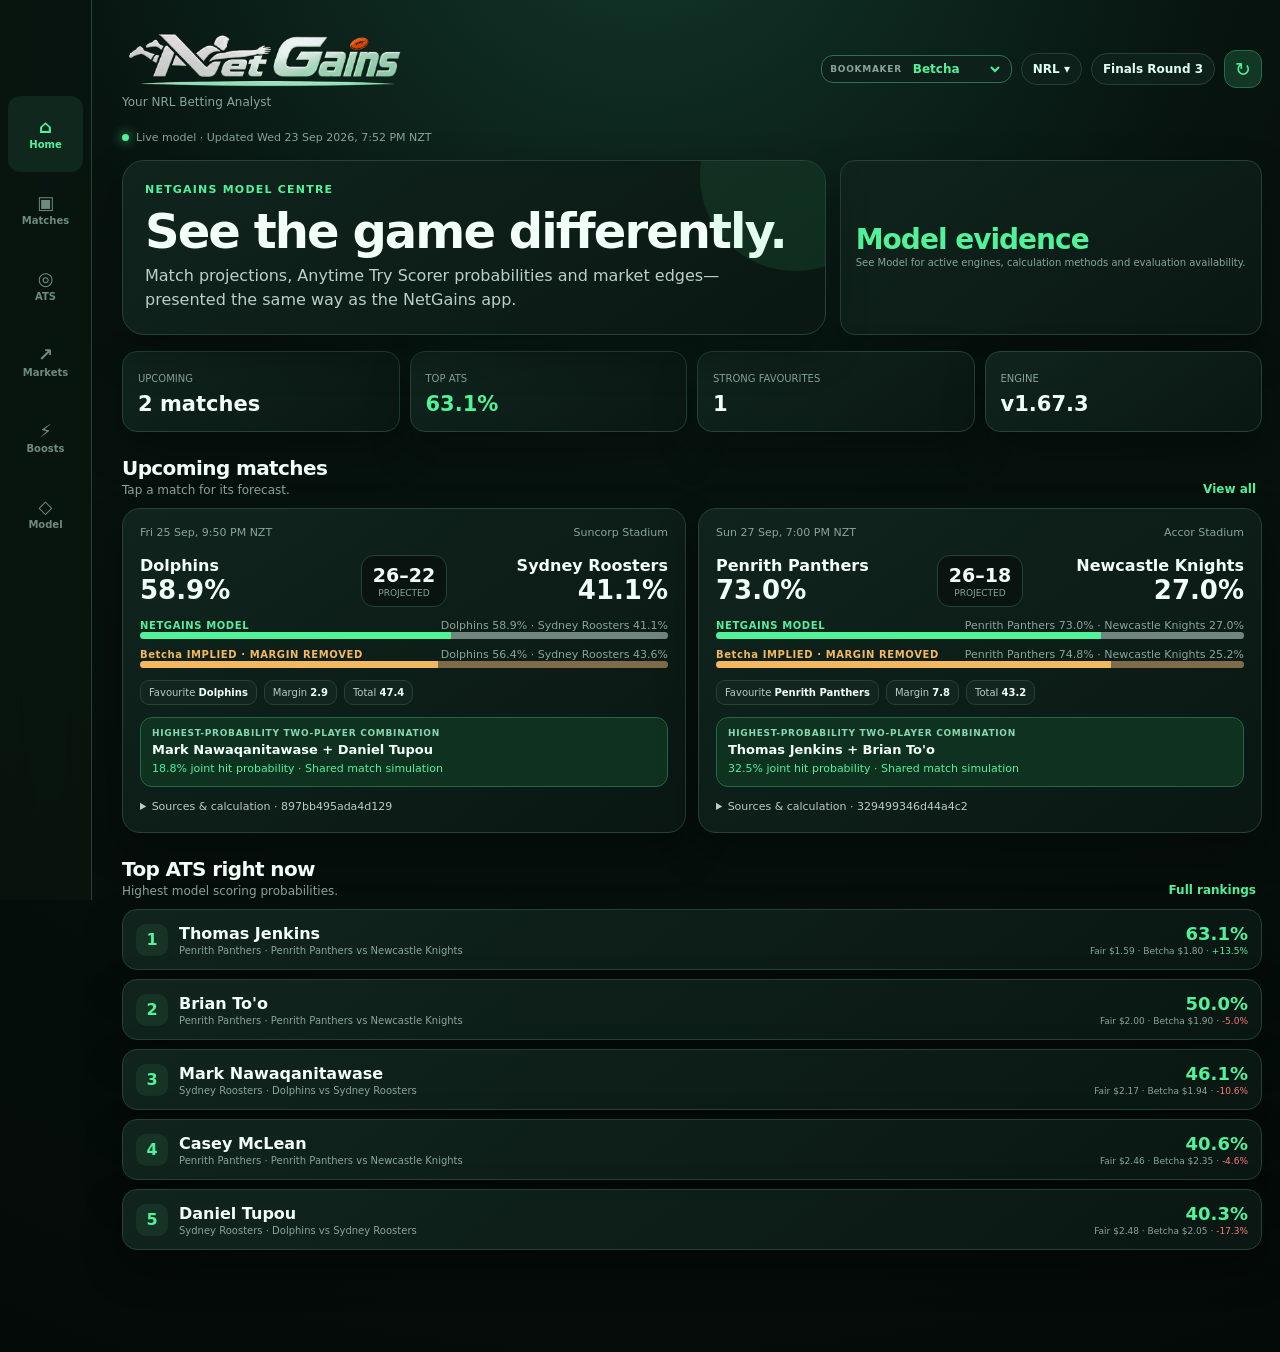
==== commit 5d10d93b: "Release NetGains v1.68.0 player matchups" ====
--- a/index.html
+++ b/index.html
@@ -6,7 +6,7 @@
   <meta name="theme-color" content="#07120f">
   <meta http-equiv="Cache-Control" content="no-cache, no-store, must-revalidate">
   <title>NetGains — NRL Betting Analyst</title>
-  <link rel="stylesheet" href="./app.css?v=16649">
+  <link rel="stylesheet" href="./app.css?v=1680">
 </head>
 <body>
   <main class="shell">
@@ -29,6 +29,6 @@
   </main>
   <nav class="nav" aria-label="Main navigation"><button class="active" data-view="home"><span>⌂</span>Home</button><button data-view="matches"><span>▣</span>Matches</button><button data-view="ats"><span>◎</span>ATS</button><button data-view="markets"><span>↗</span>Markets</button><button data-view="boosts"><span>⚡</span>Boosts</button><button data-view="model"><span>◇</span>Model</button></nav>
   <div class="drawer" id="drawer" role="dialog" aria-modal="true" aria-label="Match projection"><div class="drawer-card"><div class="grab"></div><div id="drawerContent"></div></div></div>
-  <script src="./analysis.js?v=16649"></script><script src="./app.js?v=16649"></script>
+  <script src="./analysis.js?v=1680"></script><script src="./app.js?v=1680"></script>
 </body>
 </html>
--- a/app.css
+++ b/app.css
@@ -21,3 +21,6 @@
 .prob-label{display:flex;justify-content:space-between;gap:12px;align-items:center;margin-top:9px;color:var(--muted);font-size:9px}.prob-label b{font-size:9px;letter-spacing:.06em}.prob-label.model b{color:var(--green)}.prob-label.bookmaker b{color:#f4b860}.prob-track.model i:first-child{background:var(--green)}.prob-track.model i:last-child{background:#70877e}.prob-track.bookmaker i:first-child{background:#f4b860}.prob-track.bookmaker i:last-child{background:#806b48}@media(max-width:600px){.prob-label{align-items:flex-start;flex-direction:column;gap:2px}.prob-label span{line-height:1.35}}
 
 .source-details{font-size:11px;color:var(--muted);margin-top:12px;line-height:1.5}.source-details summary{cursor:pointer;color:#b8cdc5}.source-details p{margin:5px 0;overflow-wrap:anywhere}.pair-pending{font-size:11px;color:var(--muted);padding-top:12px}.engine-status+.engine-status{border-top:1px solid var(--line);margin-top:20px;padding-top:14px}.calibration strong{font-size:28px;letter-spacing:-1px}.prob-label{flex-wrap:wrap;font-size:11px}.prob-label b{font-size:10px}
+
+/* Named-player head-to-head comparisons. */
+.matchup-note{border:1px solid #315745;background:#10251c;border-radius:12px;padding:11px 12px;color:#b8cdc5;font-size:11px;line-height:1.45;margin-bottom:10px}.matchup-card{border:1px solid var(--line);background:#0e1d18;border-radius:15px;padding:14px;margin:12px 0}.matchup-ats{display:flex;justify-content:space-between;gap:10px;align-items:center;border-bottom:1px solid var(--line);padding-bottom:9px;margin-bottom:9px}.matchup-ats b,.matchup-ats span{color:var(--green);font-weight:900}.matchup-role{color:var(--muted);font-size:10px;font-weight:900;letter-spacing:.06em;text-transform:uppercase;margin-bottom:9px}.matchup-pair{display:grid;grid-template-columns:repeat(2,minmax(0,1fr));gap:9px}.matchup-player{background:#14251e;border:1px solid var(--line);border-radius:11px;padding:11px;min-width:0}.matchup-player small{color:var(--muted);font-size:9px}.matchup-player b{display:block;margin:4px 0}.matchup-player span{color:#bfd2ca;font-size:10px}.matchup-score{display:grid;grid-template-columns:1fr auto 1fr;align-items:center;gap:8px;margin:12px 0 8px;padding:8px 10px;border-radius:9px;background:#0a1713;color:var(--muted);font-size:9px;font-weight:800}.matchup-score span:last-child{text-align:right}.matchup-score b{color:var(--green);font-size:14px}.matchup-score i{font-style:normal}.matchup-groups{display:grid;grid-template-columns:repeat(2,minmax(0,1fr));gap:8px}.matchup-group{border:1px solid var(--line);border-radius:9px;overflow:hidden}.matchup-group h5{margin:0;padding:6px 8px;background:#183127;color:#d5e6df;font-size:9px;letter-spacing:.07em;text-transform:uppercase}.matchup-stat{display:grid;grid-template-columns:64px 1fr 64px;gap:5px;align-items:center;padding:6px 8px;border-top:1px solid #1f382e;font-size:10px}.matchup-stat:first-of-type{border-top:0}.matchup-stat span{text-align:center;color:var(--muted)}.matchup-stat b:last-child{text-align:right}.matchup-stat b{font-variant-numeric:tabular-nums}.matchup-stat b.winner{color:var(--green);text-shadow:0 0 14px rgba(81,242,154,.22)}.matchup-analysis{margin-top:10px;border-left:3px solid var(--green);padding:8px 10px;background:#10231b;border-radius:0 8px 8px 0}.matchup-analysis strong{font-size:9px;letter-spacing:.08em;color:var(--green)}.matchup-analysis p{margin:4px 0 0;color:#c6d8d1;font-size:11px;line-height:1.55}@media(max-width:620px){.matchup-groups{grid-template-columns:1fr}.matchup-pair{grid-template-columns:1fr}.matchup-card{padding:11px}.matchup-ats{align-items:flex-start;flex-direction:column}.matchup-score i{display:none}.matchup-score{grid-template-columns:1fr 1fr}}
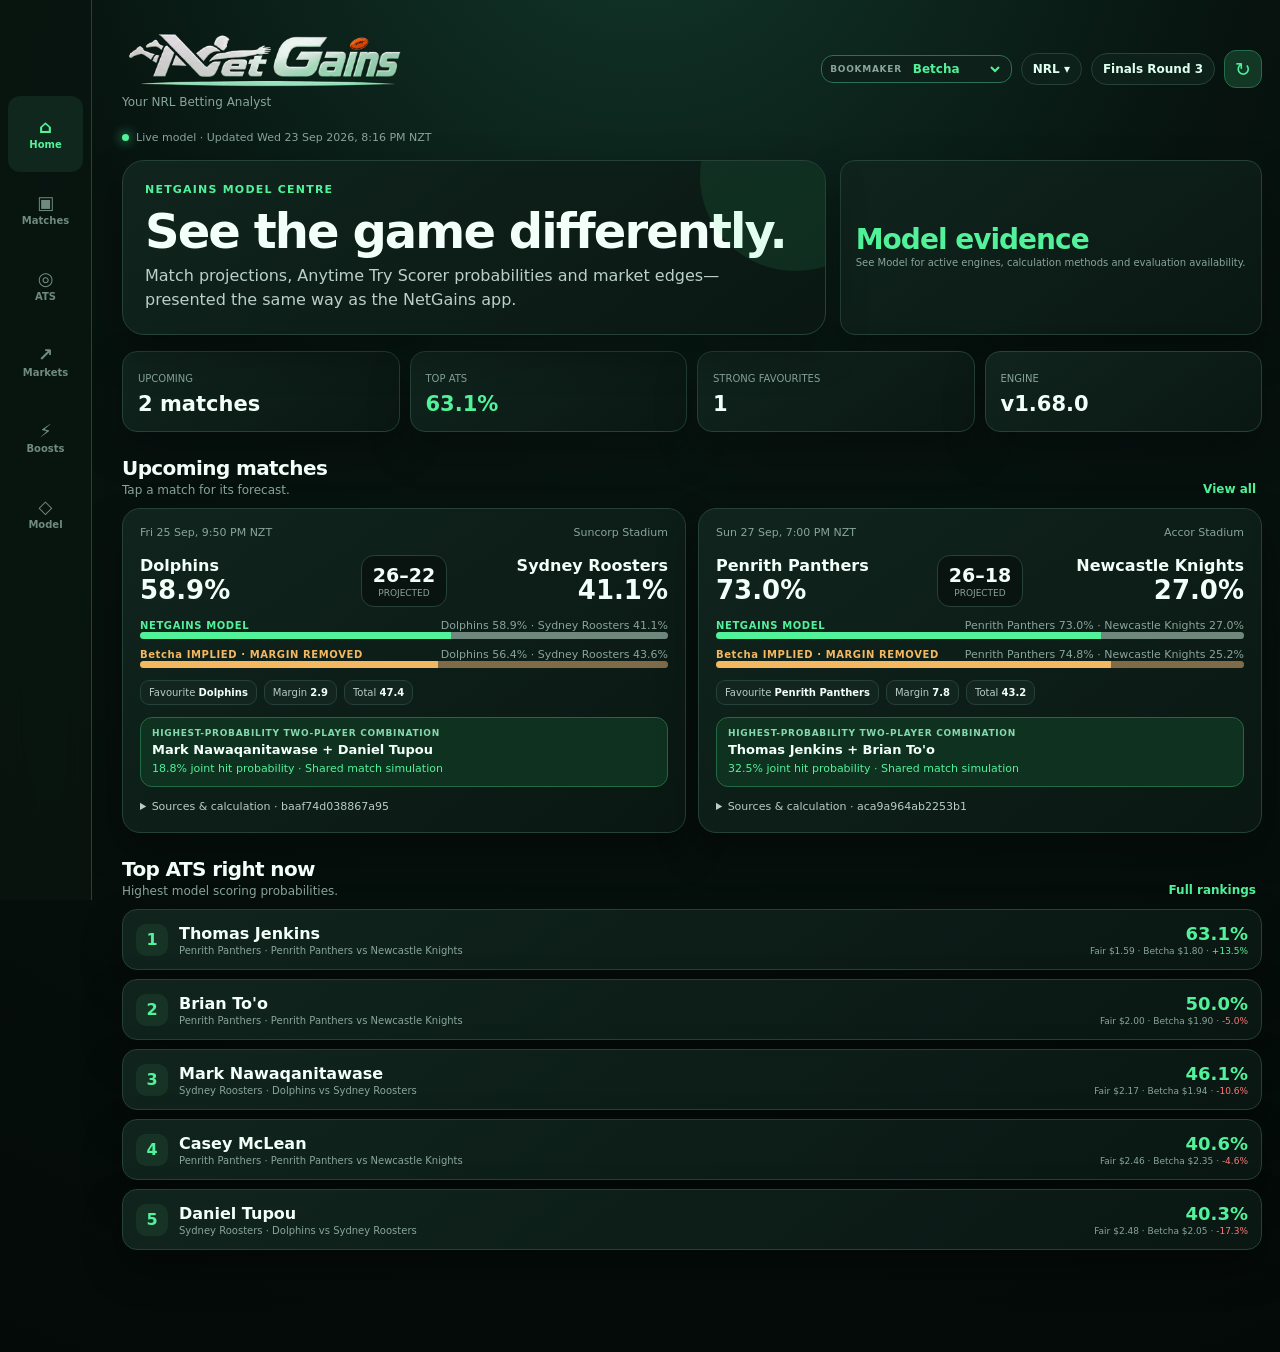
==== commit f85c2203: "Release NetGains v1.68.1 1v1 matchup polish" ====
--- a/index.html
+++ b/index.html
@@ -6,7 +6,7 @@
   <meta name="theme-color" content="#07120f">
   <meta http-equiv="Cache-Control" content="no-cache, no-store, must-revalidate">
   <title>NetGains — NRL Betting Analyst</title>
-  <link rel="stylesheet" href="./app.css?v=1680">
+  <link rel="stylesheet" href="./app.css?v=1681">
 </head>
 <body>
   <main class="shell">
@@ -29,6 +29,6 @@
   </main>
   <nav class="nav" aria-label="Main navigation"><button class="active" data-view="home"><span>⌂</span>Home</button><button data-view="matches"><span>▣</span>Matches</button><button data-view="ats"><span>◎</span>ATS</button><button data-view="markets"><span>↗</span>Markets</button><button data-view="boosts"><span>⚡</span>Boosts</button><button data-view="model"><span>◇</span>Model</button></nav>
   <div class="drawer" id="drawer" role="dialog" aria-modal="true" aria-label="Match projection"><div class="drawer-card"><div class="grab"></div><div id="drawerContent"></div></div></div>
-  <script src="./analysis.js?v=1680"></script><script src="./app.js?v=1680"></script>
+  <script src="./analysis.js?v=1681"></script><script src="./app.js?v=1681"></script>
 </body>
 </html>
--- a/app.css
+++ b/app.css
@@ -23,4 +23,4 @@
 .source-details{font-size:11px;color:var(--muted);margin-top:12px;line-height:1.5}.source-details summary{cursor:pointer;color:#b8cdc5}.source-details p{margin:5px 0;overflow-wrap:anywhere}.pair-pending{font-size:11px;color:var(--muted);padding-top:12px}.engine-status+.engine-status{border-top:1px solid var(--line);margin-top:20px;padding-top:14px}.calibration strong{font-size:28px;letter-spacing:-1px}.prob-label{flex-wrap:wrap;font-size:11px}.prob-label b{font-size:10px}
 
 /* Named-player head-to-head comparisons. */
-.matchup-note{border:1px solid #315745;background:#10251c;border-radius:12px;padding:11px 12px;color:#b8cdc5;font-size:11px;line-height:1.45;margin-bottom:10px}.matchup-card{border:1px solid var(--line);background:#0e1d18;border-radius:15px;padding:14px;margin:12px 0}.matchup-ats{display:flex;justify-content:space-between;gap:10px;align-items:center;border-bottom:1px solid var(--line);padding-bottom:9px;margin-bottom:9px}.matchup-ats b,.matchup-ats span{color:var(--green);font-weight:900}.matchup-role{color:var(--muted);font-size:10px;font-weight:900;letter-spacing:.06em;text-transform:uppercase;margin-bottom:9px}.matchup-pair{display:grid;grid-template-columns:repeat(2,minmax(0,1fr));gap:9px}.matchup-player{background:#14251e;border:1px solid var(--line);border-radius:11px;padding:11px;min-width:0}.matchup-player small{color:var(--muted);font-size:9px}.matchup-player b{display:block;margin:4px 0}.matchup-player span{color:#bfd2ca;font-size:10px}.matchup-score{display:grid;grid-template-columns:1fr auto 1fr;align-items:center;gap:8px;margin:12px 0 8px;padding:8px 10px;border-radius:9px;background:#0a1713;color:var(--muted);font-size:9px;font-weight:800}.matchup-score span:last-child{text-align:right}.matchup-score b{color:var(--green);font-size:14px}.matchup-score i{font-style:normal}.matchup-groups{display:grid;grid-template-columns:repeat(2,minmax(0,1fr));gap:8px}.matchup-group{border:1px solid var(--line);border-radius:9px;overflow:hidden}.matchup-group h5{margin:0;padding:6px 8px;background:#183127;color:#d5e6df;font-size:9px;letter-spacing:.07em;text-transform:uppercase}.matchup-stat{display:grid;grid-template-columns:64px 1fr 64px;gap:5px;align-items:center;padding:6px 8px;border-top:1px solid #1f382e;font-size:10px}.matchup-stat:first-of-type{border-top:0}.matchup-stat span{text-align:center;color:var(--muted)}.matchup-stat b:last-child{text-align:right}.matchup-stat b{font-variant-numeric:tabular-nums}.matchup-stat b.winner{color:var(--green);text-shadow:0 0 14px rgba(81,242,154,.22)}.matchup-analysis{margin-top:10px;border-left:3px solid var(--green);padding:8px 10px;background:#10231b;border-radius:0 8px 8px 0}.matchup-analysis strong{font-size:9px;letter-spacing:.08em;color:var(--green)}.matchup-analysis p{margin:4px 0 0;color:#c6d8d1;font-size:11px;line-height:1.55}@media(max-width:620px){.matchup-groups{grid-template-columns:1fr}.matchup-pair{grid-template-columns:1fr}.matchup-card{padding:11px}.matchup-ats{align-items:flex-start;flex-direction:column}.matchup-score i{display:none}.matchup-score{grid-template-columns:1fr 1fr}}
+.matchup-note{border:1px solid #315745;background:#10251c;border-radius:12px;padding:11px 12px;color:#b8cdc5;font-size:11px;line-height:1.45;margin-bottom:10px}.matchup-card{border:1px solid var(--line);background:#0e1d18;border-radius:15px;padding:14px;margin:12px 0}.matchup-ats{display:flex;justify-content:space-between;gap:10px;align-items:center;border-bottom:1px solid var(--line);padding-bottom:9px;margin-bottom:9px}.matchup-ats b,.matchup-ats span{color:var(--green);font-weight:900}.matchup-pick{display:grid;grid-template-columns:1fr auto;gap:3px 12px;background:linear-gradient(135deg,#173d2c,#10271e);border:1px solid #3b8a62;border-radius:11px;padding:11px 12px;margin:0 0 11px}.matchup-pick small{grid-column:1/-1;color:#8fcbad;font-size:8px;font-weight:900;letter-spacing:.09em}.matchup-pick strong{font-size:17px;color:var(--green)}.matchup-pick span{align-self:center;color:#b8cdc5;font-size:9px;text-align:right}.matchup-role{color:var(--muted);font-size:10px;font-weight:900;letter-spacing:.06em;text-transform:uppercase;margin-bottom:9px}.matchup-pair{display:grid;grid-template-columns:repeat(2,minmax(0,1fr));gap:9px}.matchup-player{background:#14251e;border:1px solid var(--line);border-radius:11px;padding:11px;min-width:0}.matchup-player small{color:var(--muted);font-size:9px}.matchup-player b{display:block;margin:4px 0}.matchup-player span{color:#bfd2ca;font-size:10px}.matchup-score{display:grid;grid-template-columns:1fr auto 1fr;align-items:center;gap:8px;margin:12px 0 8px;padding:8px 10px;border-radius:9px;background:#0a1713;color:var(--muted);font-size:9px;font-weight:800}.matchup-score span:last-child{text-align:right}.matchup-score b{color:var(--green);font-size:14px}.matchup-score i{font-style:normal}.matchup-stat-head{display:grid;grid-template-columns:1fr 70px 1fr;gap:6px;padding:7px 8px;margin-bottom:7px;color:#9ec6b5;font-size:9px;font-weight:900;border-bottom:1px solid #315745}.matchup-stat-head span{text-align:center;color:var(--muted)}.matchup-stat-head b:last-child{text-align:right}.matchup-groups{display:grid;grid-template-columns:repeat(2,minmax(0,1fr));gap:8px}.matchup-group{border:1px solid var(--line);border-radius:9px;overflow:hidden}.matchup-group h5{margin:0;padding:6px 8px;background:#183127;color:#d5e6df;font-size:9px;letter-spacing:.07em;text-transform:uppercase}.matchup-stat{display:grid;grid-template-columns:64px 1fr 64px;gap:5px;align-items:center;padding:6px 8px;border-top:1px solid #1f382e;font-size:10px}.matchup-stat:first-of-type{border-top:0}.matchup-stat span{text-align:center;color:var(--muted)}.matchup-stat b:last-child{text-align:right}.matchup-stat b{font-variant-numeric:tabular-nums}.matchup-stat b.winner{color:var(--green);text-shadow:0 0 14px rgba(81,242,154,.22)}.matchup-analysis{margin-top:10px;border-left:3px solid var(--green);padding:8px 10px;background:#10231b;border-radius:0 8px 8px 0}.matchup-analysis strong{font-size:9px;letter-spacing:.08em;color:var(--green)}.matchup-analysis p{margin:4px 0;color:#c6d8d1;font-size:11px;line-height:1.55}.matchup-analysis small{color:#789a8b;font-size:9px}@media(max-width:620px){.matchup-groups{grid-template-columns:1fr}.matchup-pair{grid-template-columns:1fr}.matchup-card{padding:11px}.matchup-ats{align-items:flex-start;flex-direction:column}.matchup-pick{grid-template-columns:1fr}.matchup-pick span{text-align:left}.matchup-score i{display:none}.matchup-score{grid-template-columns:1fr 1fr}.matchup-stat-head{grid-template-columns:1fr 44px 1fr;font-size:8px}}
